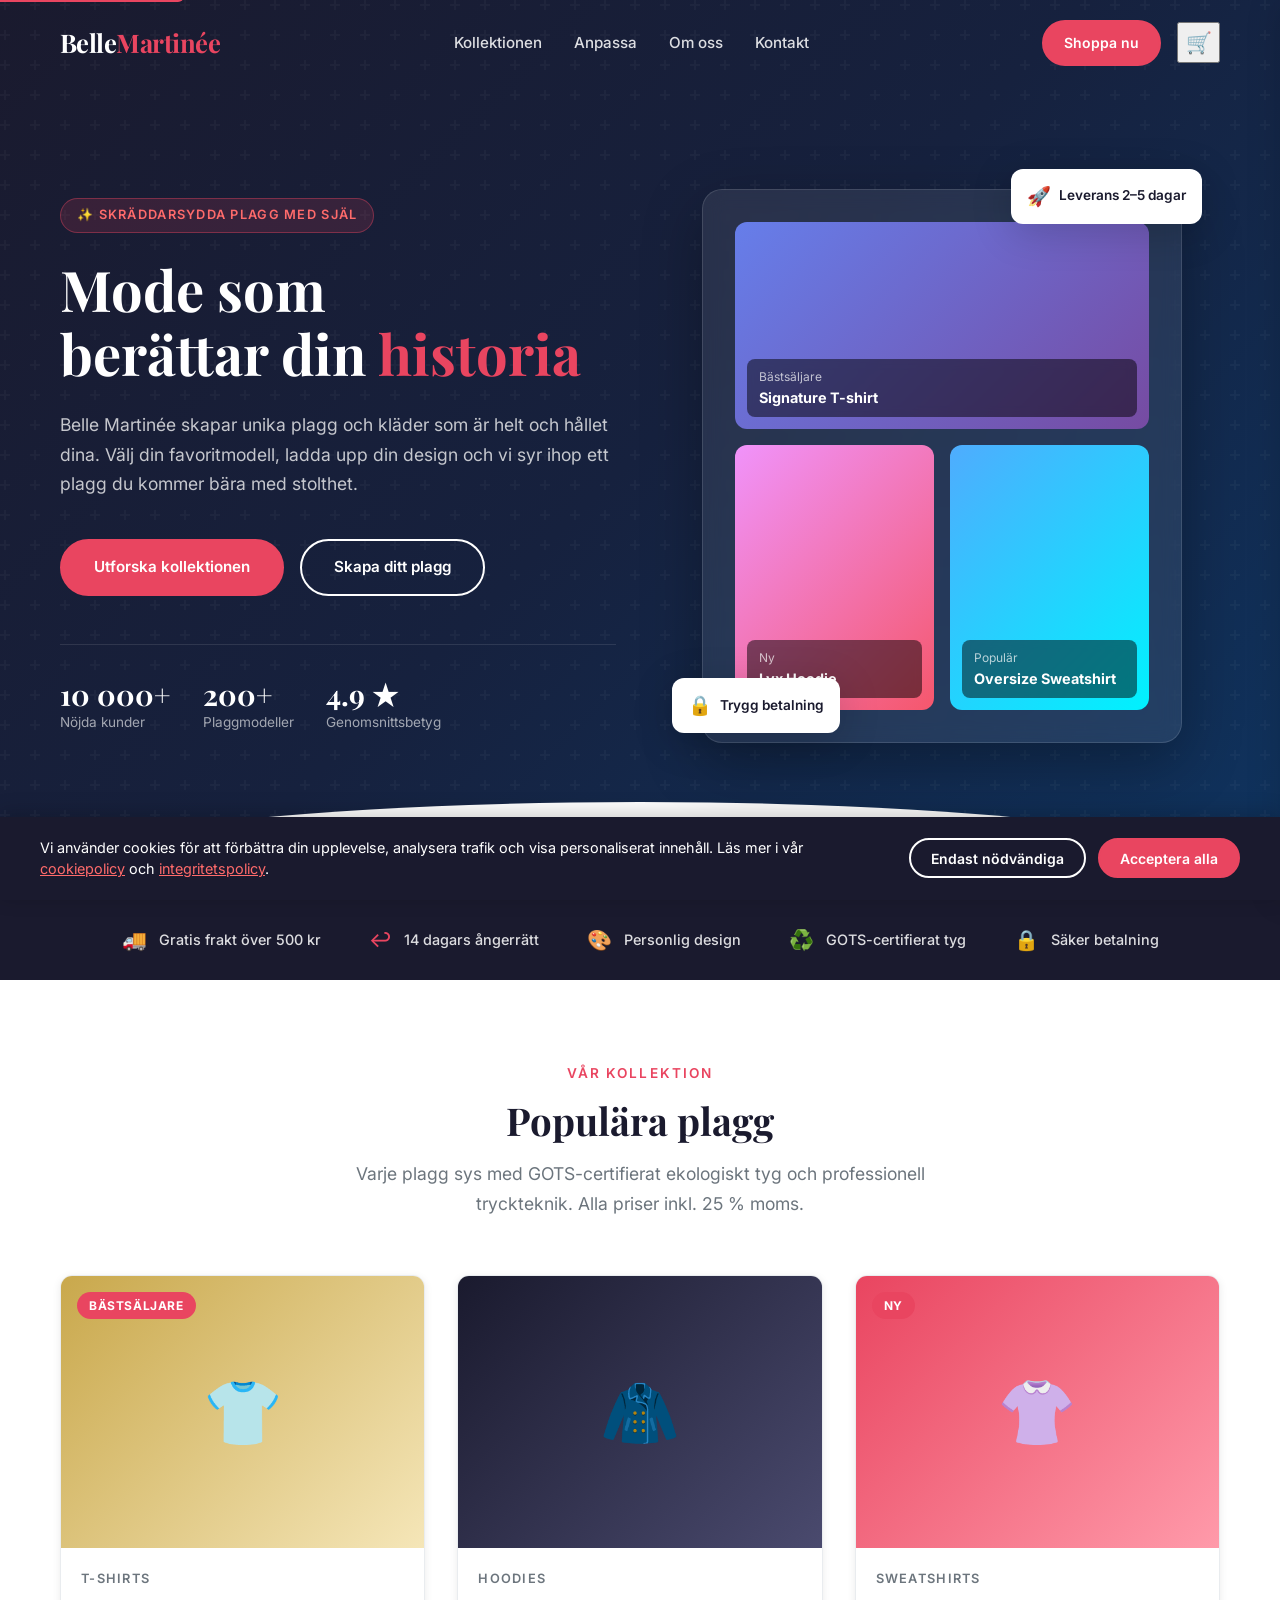
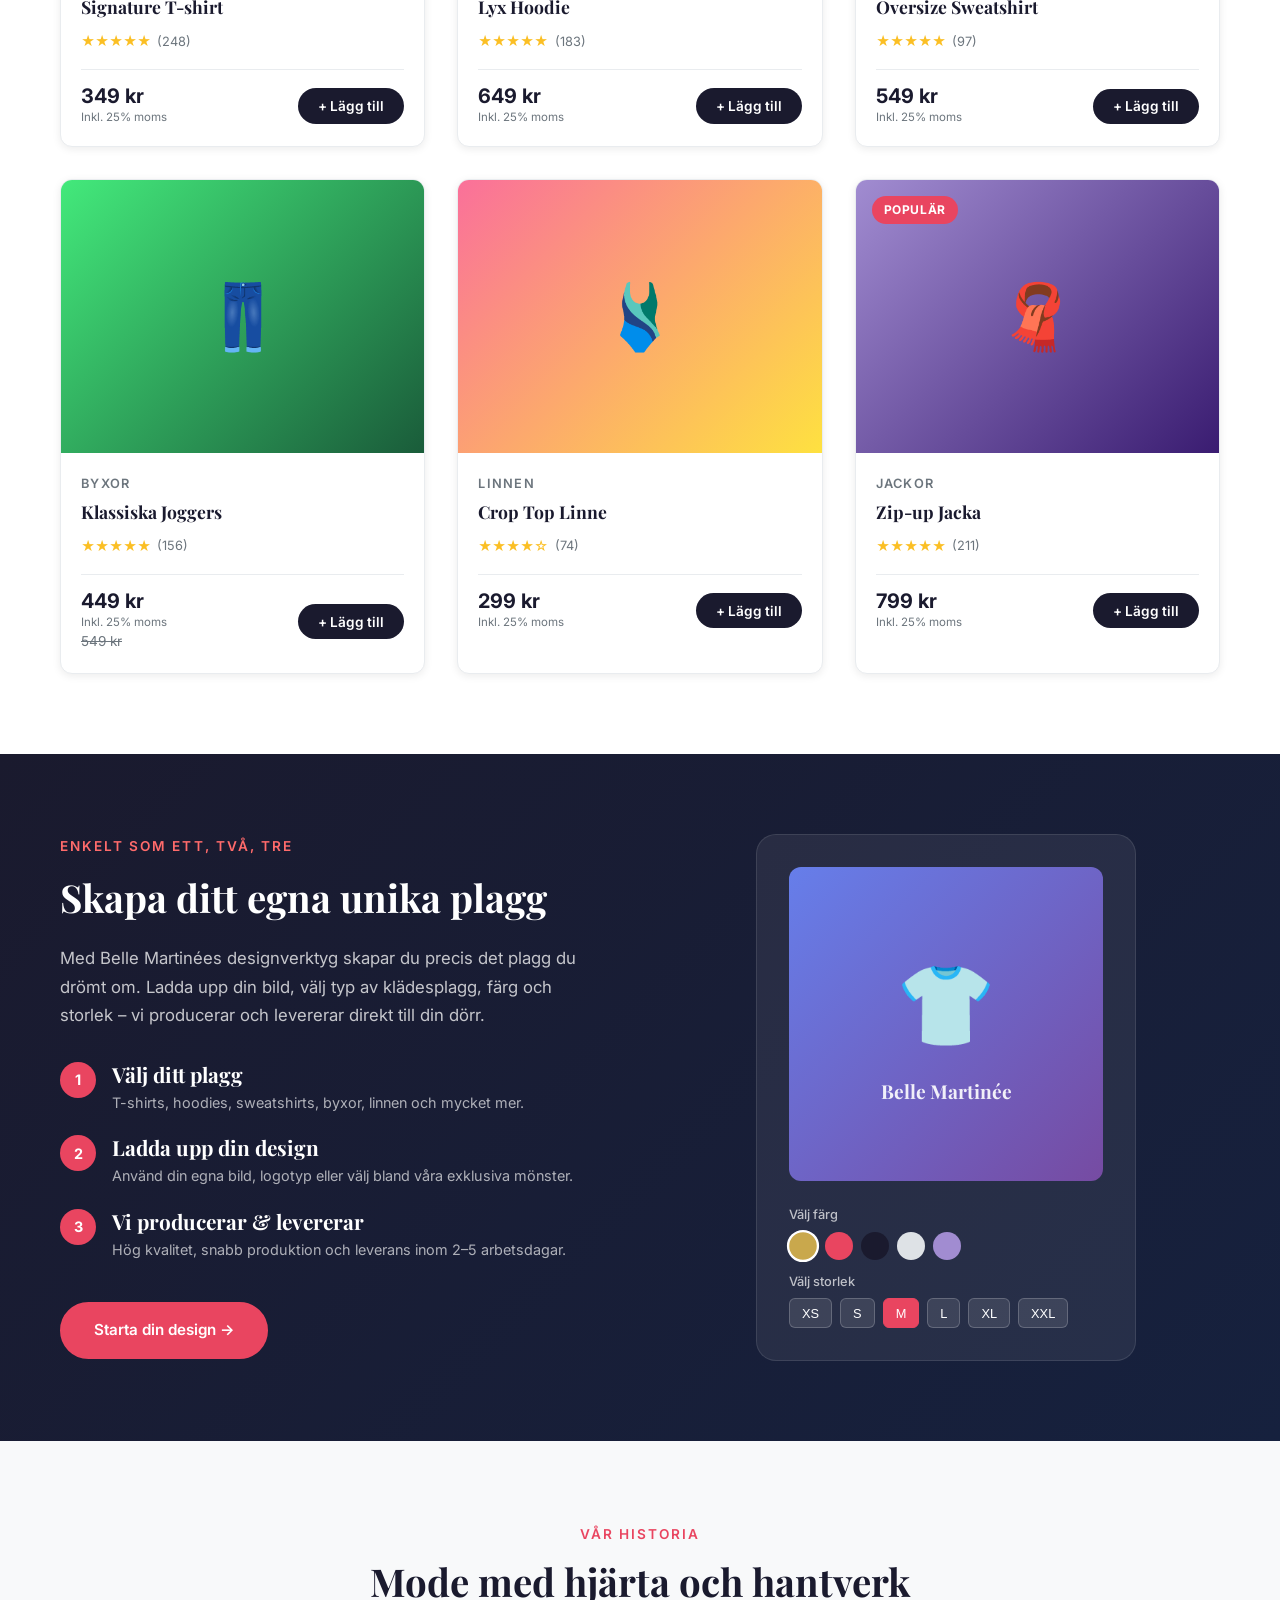
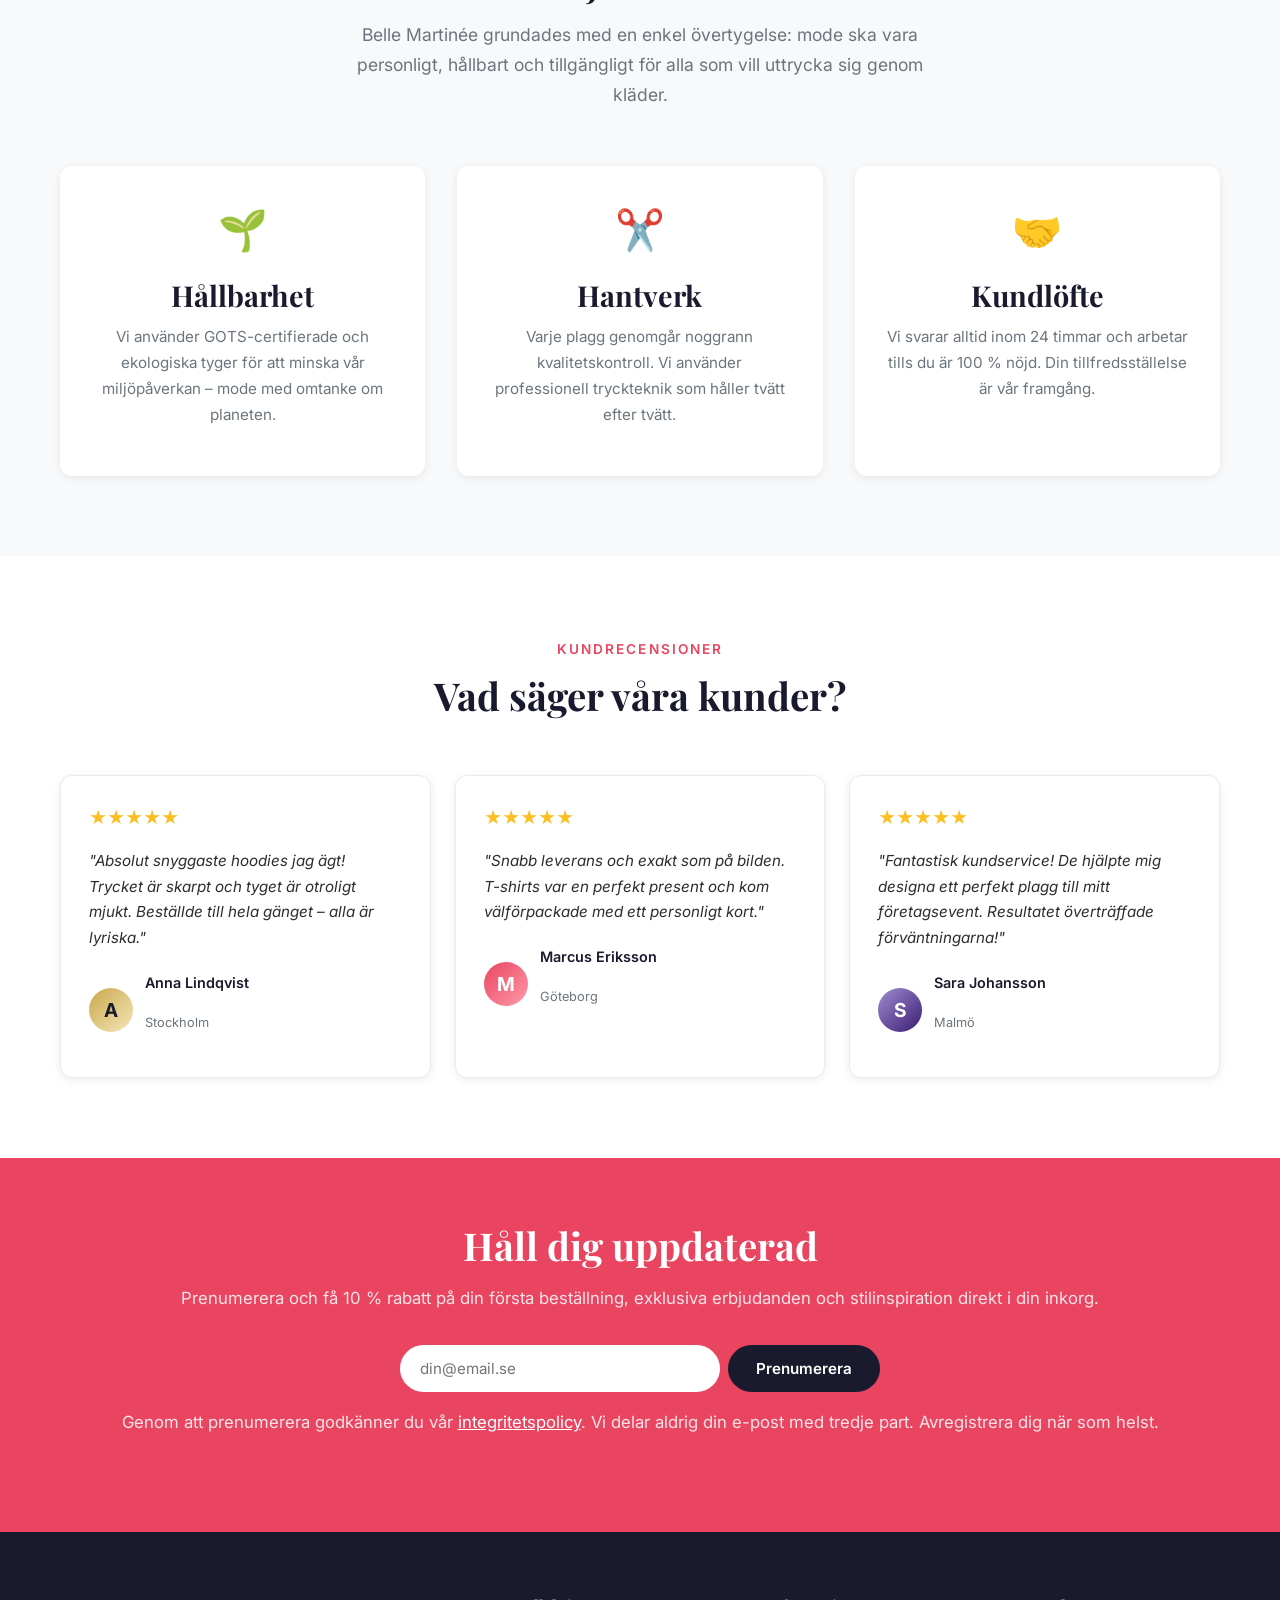
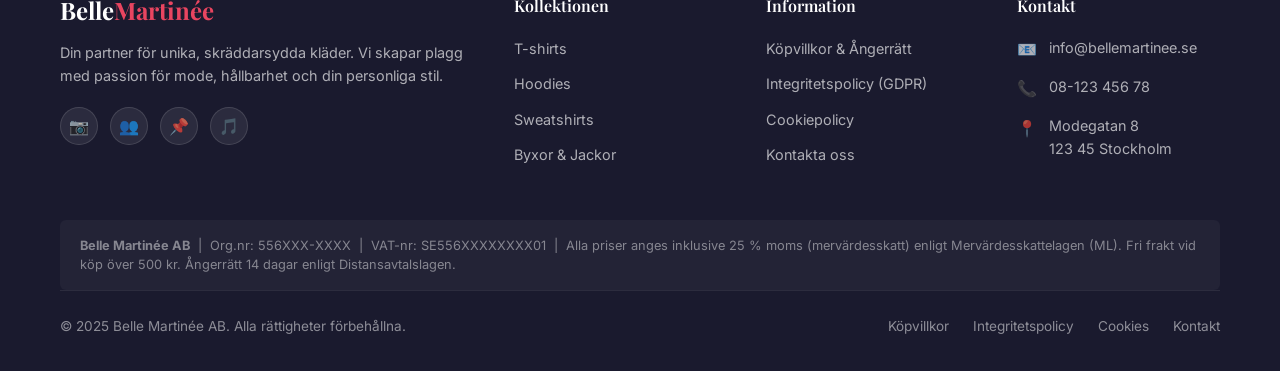
==== index.html @ 05bf8396 "Build professional Belle Martinée clothing website with full Swedish legal compliance Co-authored-by" ====
<!DOCTYPE html>
<html lang="sv">
<head>
  <meta charset="UTF-8" />
  <meta name="viewport" content="width=device-width, initial-scale=1.0" />
  <meta name="description" content="Belle Martinée – Unika plagg och mode med personlig design. Skräddarsydda kläder i hög kvalitet. Snabb leverans, trygg betalning och 14 dagars ångerrätt." />
  <meta name="robots" content="index, follow" />
  <meta property="og:title" content="Belle Martinée – Mode med din personliga touch" />
  <meta property="og:description" content="Unika plagg och kläder med personlig design. Skräddarsydda kläder i hög kvalitet." />
  <meta property="og:type" content="website" />
  <meta name="theme-color" content="#1a1a2e" />

  <title>Belle Martinée – Mode med din personliga touch</title>

  <!-- Fonts -->
  <link rel="preconnect" href="https://fonts.googleapis.com" />
  <link rel="preconnect" href="https://fonts.gstatic.com" crossorigin />
  <link href="https://fonts.googleapis.com/css2?family=Inter:wght@400;500;600;700&family=Playfair+Display:ital,wght@0,400;0,600;0,700;1,400&display=swap" rel="stylesheet" />

  <link rel="stylesheet" href="css/style.css" />
</head>
<body>

  <!-- Skip to main content (accessibility) -->
  <a class="skip-link" href="#main-content">Hoppa till innehållet</a>

  <!-- ============================
       COOKIE BANNER (ePrivacy)
       ============================ -->
  <div id="cookie-banner" role="dialog" aria-label="Cookie-inställningar" aria-live="polite">
    <div class="cookie-banner__inner">
      <p class="cookie-banner__text">
        Vi använder cookies för att förbättra din upplevelse, analysera trafik och visa personaliserat innehåll.
        Läs mer i vår <a href="cookies.html">cookiepolicy</a> och <a href="privacy-policy.html">integritetspolicy</a>.
      </p>
      <div class="cookie-banner__actions">
        <button id="cookie-necessary" class="btn btn--secondary btn--sm">Endast nödvändiga</button>
        <button id="cookie-accept-all" class="btn btn--primary btn--sm">Acceptera alla</button>
      </div>
    </div>
  </div>

  <!-- ============================
       NAVIGATION
       ============================ -->
  <header class="site-header" role="banner">
    <nav class="nav" aria-label="Huvudnavigation">
      <a href="index.html" class="nav__logo" aria-label="Belle Martinée startsida">
        Belle<span>Martinée</span>
      </a>

      <ul class="nav__menu" role="list">
        <li><a href="#kollektionen">Kollektionen</a></li>
        <li><a href="#anpassa">Anpassa</a></li>
        <li><a href="#om-oss">Om oss</a></li>
        <li><a href="contact.html">Kontakt</a></li>
      </ul>

      <div class="nav__actions">
        <a href="#kollektionen" class="btn btn--primary btn--sm">Shoppa nu</a>
        <button class="nav__cart" aria-label="Öppna varukorg">
          🛒
          <span class="nav__cart-count" style="display:none;" aria-label="Antal varor i varukorg">0</span>
        </button>
        <button class="nav__toggle" aria-label="Öppna meny" aria-expanded="false" aria-controls="mobile-nav">
          <span></span><span></span><span></span>
        </button>
      </div>
    </nav>
  </header>

  <!-- Mobile Navigation Overlay -->
  <div id="nav-overlay" class="cart-overlay" aria-hidden="true"></div>
  <nav id="mobile-nav" class="mobile-nav" aria-label="Mobilnavigation" aria-hidden="true">
    <div class="mobile-nav__header">
      <span class="mobile-nav__logo">Belle<span>Martinée</span></span>
      <button id="mobile-nav-close" class="mobile-nav__close" aria-label="Stäng meny">✕</button>
    </div>
    <ul class="mobile-nav__links" role="list">
      <li><a href="#kollektionen">Kollektionen</a></li>
      <li><a href="#anpassa">Anpassa</a></li>
      <li><a href="#om-oss">Om oss</a></li>
      <li><a href="contact.html">Kontakt</a></li>
      <li><a href="privacy-policy.html">Integritetspolicy</a></li>
      <li><a href="terms.html">Köpvillkor</a></li>
    </ul>
  </nav>

  <!-- ============================
       MAIN CONTENT
       ============================ -->
  <main id="main-content">

    <!-- HERO -->
    <section class="hero" aria-label="Välkomstsektionen">
      <div class="hero__inner">
        <div class="hero__content">
          <div class="hero__tag">✨ Skräddarsydda plagg med själ</div>
          <h1 class="hero__title">
            Mode som<br />
            berättar din <span class="highlight">historia</span>
          </h1>
          <p class="hero__description">
            Belle Martinée skapar unika plagg och kläder som är helt och hållet dina.
            Välj din favoritmodell, ladda upp din design och vi syr ihop ett plagg
            du kommer bära med stolthet.
          </p>
          <div class="hero__actions">
            <a href="#kollektionen" class="btn btn--primary">Utforska kollektionen</a>
            <a href="#anpassa" class="btn btn--secondary">Skapa ditt plagg</a>
          </div>
          <div class="hero__stats">
            <div class="hero__stat">
              <h3>10 000+</h3>
              <p>Nöjda kunder</p>
            </div>
            <div class="hero__stat">
              <h3>200+</h3>
              <p>Plaggmodeller</p>
            </div>
            <div class="hero__stat">
              <h3>4.9 ★</h3>
              <p>Genomsnittsbetyg</p>
            </div>
          </div>
        </div>

        <div class="hero__visual" aria-hidden="true">
          <div class="hero__mockup">
            <div class="mockup-card">
              <div class="mockup-card__grid">
                <div class="mockup-item mockup-color-1">
                  <div class="mockup-item__label">
                    <span>Bästsäljare</span>
                    <strong>Signature T-shirt</strong>
                  </div>
                </div>
                <div class="mockup-item mockup-color-2">
                  <div class="mockup-item__label">
                    <span>Ny</span>
                    <strong>Lyx Hoodie</strong>
                  </div>
                </div>
                <div class="mockup-item mockup-color-3">
                  <div class="mockup-item__label">
                    <span>Populär</span>
                    <strong>Oversize Sweatshirt</strong>
                  </div>
                </div>
              </div>
            </div>
            <div class="floating-badge floating-badge--1">
              <span class="floating-badge__icon">🚀</span>
              Leverans 2–5 dagar
            </div>
            <div class="floating-badge floating-badge--2">
              <span class="floating-badge__icon">🔒</span>
              Trygg betalning
            </div>
          </div>
        </div>
      </div>
    </section>

    <!-- USP STRIP -->
    <div class="usp-strip" aria-label="Fördelar">
      <div class="usp-strip__inner">
        <div class="usp-item">
          <span class="usp-item__icon">🚚</span>
          <span>Gratis frakt över 500 kr</span>
        </div>
        <div class="usp-item">
          <span class="usp-item__icon">↩️</span>
          <span>14 dagars ångerrätt</span>
        </div>
        <div class="usp-item">
          <span class="usp-item__icon">🎨</span>
          <span>Personlig design</span>
        </div>
        <div class="usp-item">
          <span class="usp-item__icon">♻️</span>
          <span>GOTS-certifierat tyg</span>
        </div>
        <div class="usp-item">
          <span class="usp-item__icon">🔒</span>
          <span>Säker betalning</span>
        </div>
      </div>
    </div>

    <!-- PRODUCTS / KOLLEKTIONEN -->
    <section class="section" id="kollektionen">
      <div class="container">
        <div class="section__header fade-in">
          <span class="section__tag">Vår kollektion</span>
          <h2 class="section__title">Populära plagg</h2>
          <p class="section__subtitle">
            Varje plagg sys med GOTS-certifierat ekologiskt tyg och professionell tryckteknik.
            Alla priser inkl. 25&nbsp;% moms.
          </p>
        </div>

        <div class="products-grid">

          <!-- Product 1 -->
          <article class="product-card fade-in" aria-label="Signature T-shirt">
            <div class="product-card__image">
              <div class="product-card__img-placeholder" style="background:linear-gradient(135deg,#c9a84c,#f5e6b8)">👕</div>
              <span class="product-card__badge">Bästsäljare</span>
              <button class="product-card__wishlist" aria-label="Spara till önskelista">♡</button>
            </div>
            <div class="product-card__body">
              <p class="product-card__category">T-shirts</p>
              <h3 class="product-card__name">Signature T-shirt</h3>
              <div class="product-card__rating">
                <span class="stars">★★★★★</span>
                <span class="rating-count">(248)</span>
              </div>
              <div class="product-card__footer">
                <div class="product-card__price">
                  <span class="price-current">349 kr</span>
                  <span class="price-vat">Inkl. 25% moms</span>
                </div>
                <button class="btn--add-cart"
                  data-add-cart
                  data-product-id="tshirt-signature"
                  data-product-name="Signature T-shirt"
                  data-product-price="349"
                  data-product-emoji="👕"
                  data-product-variant="Vit, M"
                  aria-label="Lägg Signature T-shirt i varukorgen">
                  + Lägg till
                </button>
              </div>
            </div>
          </article>

          <!-- Product 2 -->
          <article class="product-card fade-in" aria-label="Lyx Hoodie">
            <div class="product-card__image">
              <div class="product-card__img-placeholder" style="background:linear-gradient(135deg,#1a1a2e,#4a4a6e)">🧥</div>
              <button class="product-card__wishlist" aria-label="Spara till önskelista">♡</button>
            </div>
            <div class="product-card__body">
              <p class="product-card__category">Hoodies</p>
              <h3 class="product-card__name">Lyx Hoodie</h3>
              <div class="product-card__rating">
                <span class="stars">★★★★★</span>
                <span class="rating-count">(183)</span>
              </div>
              <div class="product-card__footer">
                <div class="product-card__price">
                  <span class="price-current">649 kr</span>
                  <span class="price-vat">Inkl. 25% moms</span>
                </div>
                <button class="btn--add-cart"
                  data-add-cart
                  data-product-id="hoodie-lyx"
                  data-product-name="Lyx Hoodie"
                  data-product-price="649"
                  data-product-emoji="🧥"
                  data-product-variant="Svart, M">
                  + Lägg till
                </button>
              </div>
            </div>
          </article>

          <!-- Product 3 -->
          <article class="product-card fade-in" aria-label="Oversize Sweatshirt">
            <div class="product-card__image">
              <div class="product-card__img-placeholder" style="background:linear-gradient(135deg,#e94560,#ff9aaa)">👚</div>
              <span class="product-card__badge">Ny</span>
              <button class="product-card__wishlist" aria-label="Spara till önskelista">♡</button>
            </div>
            <div class="product-card__body">
              <p class="product-card__category">Sweatshirts</p>
              <h3 class="product-card__name">Oversize Sweatshirt</h3>
              <div class="product-card__rating">
                <span class="stars">★★★★★</span>
                <span class="rating-count">(97)</span>
              </div>
              <div class="product-card__footer">
                <div class="product-card__price">
                  <span class="price-current">549 kr</span>
                  <span class="price-vat">Inkl. 25% moms</span>
                </div>
                <button class="btn--add-cart"
                  data-add-cart
                  data-product-id="sweatshirt-oversize"
                  data-product-name="Oversize Sweatshirt"
                  data-product-price="549"
                  data-product-emoji="👚"
                  data-product-variant="Rosa, M">
                  + Lägg till
                </button>
              </div>
            </div>
          </article>

          <!-- Product 4 -->
          <article class="product-card fade-in" aria-label="Klassiska Joggers">
            <div class="product-card__image">
              <div class="product-card__img-placeholder" style="background:linear-gradient(135deg,#43e97b,#1a5c3a)">👖</div>
              <button class="product-card__wishlist" aria-label="Spara till önskelista">♡</button>
            </div>
            <div class="product-card__body">
              <p class="product-card__category">Byxor</p>
              <h3 class="product-card__name">Klassiska Joggers</h3>
              <div class="product-card__rating">
                <span class="stars">★★★★★</span>
                <span class="rating-count">(156)</span>
              </div>
              <div class="product-card__footer">
                <div class="product-card__price">
                  <span class="price-current">449 kr</span>
                  <span class="price-vat">Inkl. 25% moms</span>
                  <span class="price-old">549 kr</span>
                </div>
                <button class="btn--add-cart"
                  data-add-cart
                  data-product-id="joggers-classic"
                  data-product-name="Klassiska Joggers"
                  data-product-price="449"
                  data-product-emoji="👖"
                  data-product-variant="Grå, M">
                  + Lägg till
                </button>
              </div>
            </div>
          </article>

          <!-- Product 5 -->
          <article class="product-card fade-in" aria-label="Crop Top Linne">
            <div class="product-card__image">
              <div class="product-card__img-placeholder" style="background:linear-gradient(135deg,#fa709a,#fee140)">🩱</div>
              <button class="product-card__wishlist" aria-label="Spara till önskelista">♡</button>
            </div>
            <div class="product-card__body">
              <p class="product-card__category">Linnen</p>
              <h3 class="product-card__name">Crop Top Linne</h3>
              <div class="product-card__rating">
                <span class="stars">★★★★☆</span>
                <span class="rating-count">(74)</span>
              </div>
              <div class="product-card__footer">
                <div class="product-card__price">
                  <span class="price-current">299 kr</span>
                  <span class="price-vat">Inkl. 25% moms</span>
                </div>
                <button class="btn--add-cart"
                  data-add-cart
                  data-product-id="croptop-linne"
                  data-product-name="Crop Top Linne"
                  data-product-price="299"
                  data-product-emoji="🩱"
                  data-product-variant="Vit, S">
                  + Lägg till
                </button>
              </div>
            </div>
          </article>

          <!-- Product 6 -->
          <article class="product-card fade-in" aria-label="Zip-up Jacka">
            <div class="product-card__image">
              <div class="product-card__img-placeholder" style="background:linear-gradient(135deg,#a18cd1,#3a1c71)">🧣</div>
              <span class="product-card__badge">Populär</span>
              <button class="product-card__wishlist" aria-label="Spara till önskelista">♡</button>
            </div>
            <div class="product-card__body">
              <p class="product-card__category">Jackor</p>
              <h3 class="product-card__name">Zip-up Jacka</h3>
              <div class="product-card__rating">
                <span class="stars">★★★★★</span>
                <span class="rating-count">(211)</span>
              </div>
              <div class="product-card__footer">
                <div class="product-card__price">
                  <span class="price-current">799 kr</span>
                  <span class="price-vat">Inkl. 25% moms</span>
                </div>
                <button class="btn--add-cart"
                  data-add-cart
                  data-product-id="jacket-zipup"
                  data-product-name="Zip-up Jacka"
                  data-product-price="799"
                  data-product-emoji="🧣"
                  data-product-variant="Lila, M">
                  + Lägg till
                </button>
              </div>
            </div>
          </article>

        </div><!-- .products-grid -->
      </div>
    </section>

    <!-- CUSTOMIZE SECTION -->
    <section class="customize section" id="anpassa" aria-labelledby="customize-heading">
      <div class="container">
        <div class="customize__inner">
          <div class="customize__text-content fade-in">
            <span class="customize__tag">Enkelt som ett, två, tre</span>
            <h2 id="customize-heading" class="customize__title">Skapa ditt egna unika plagg</h2>
            <p class="customize__text">
              Med Belle Martinées designverktyg skapar du precis det plagg du drömt om.
              Ladda upp din bild, välj typ av klädesplagg, färg och storlek –
              vi producerar och levererar direkt till din dörr.
            </p>
            <div class="customize__steps">
              <div class="step">
                <div class="step__num">1</div>
                <div class="step__content">
                  <h4>Välj ditt plagg</h4>
                  <p>T-shirts, hoodies, sweatshirts, byxor, linnen och mycket mer.</p>
                </div>
              </div>
              <div class="step">
                <div class="step__num">2</div>
                <div class="step__content">
                  <h4>Ladda upp din design</h4>
                  <p>Använd din egna bild, logotyp eller välj bland våra exklusiva mönster.</p>
                </div>
              </div>
              <div class="step">
                <div class="step__num">3</div>
                <div class="step__content">
                  <h4>Vi producerar &amp; levererar</h4>
                  <p>Hög kvalitet, snabb produktion och leverans inom 2–5 arbetsdagar.</p>
                </div>
              </div>
            </div>
            <a href="contact.html" class="btn btn--primary">Starta din design →</a>
          </div>

          <div class="customize__visual fade-in">
            <div class="customize__demo">
              <div class="demo-product">
                <span class="demo-product__icon">👕</span>
                <span class="demo-product__text">Belle Martinée</span>
              </div>
              <div class="demo-controls">
                <div class="demo-control">
                  <label>Välj färg</label>
                  <div class="demo-colors">
                    <button class="color-dot active" data-color="linear-gradient(135deg,#c9a84c,#f5e6b8)" style="background:#c9a84c" aria-label="Guld"></button>
                    <button class="color-dot" data-color="linear-gradient(135deg,#e94560,#ff9aaa)" style="background:#e94560" aria-label="Rosa/röd"></button>
                    <button class="color-dot" data-color="linear-gradient(135deg,#1a1a2e,#4a4a6e)" style="background:#1a1a2e" aria-label="Mörkblå"></button>
                    <button class="color-dot" data-color="linear-gradient(135deg,#f8f9fa,#dee2e6)" style="background:#dee2e6" aria-label="Vit/ljusgrå"></button>
                    <button class="color-dot" data-color="linear-gradient(135deg,#a18cd1,#3a1c71)" style="background:#a18cd1" aria-label="Lila"></button>
                  </div>
                </div>
                <div class="demo-control">
                  <label>Välj storlek</label>
                  <div class="demo-sizes">
                    <button class="size-btn">XS</button>
                    <button class="size-btn">S</button>
                    <button class="size-btn active">M</button>
                    <button class="size-btn">L</button>
                    <button class="size-btn">XL</button>
                    <button class="size-btn">XXL</button>
                  </div>
                </div>
              </div>
            </div>
          </div>
        </div>
      </div>
    </section>

    <!-- ABOUT / OM OSS -->
    <section class="section section--alt" id="om-oss" aria-labelledby="about-heading">
      <div class="container">
        <div class="section__header fade-in">
          <span class="section__tag">Vår historia</span>
          <h2 id="about-heading" class="section__title">Mode med hjärta och hantverk</h2>
          <p class="section__subtitle">
            Belle Martinée grundades med en enkel övertygelse: mode ska vara personligt,
            hållbart och tillgängligt för alla som vill uttrycka sig genom kläder.
          </p>
        </div>
        <div style="display:grid;grid-template-columns:repeat(auto-fill,minmax(280px,1fr));gap:2rem;margin-top:2rem;">
          <div class="fade-in" style="text-align:center;padding:2rem;background:white;border-radius:var(--radius);box-shadow:var(--shadow-sm);">
            <div style="font-size:2.5rem;margin-bottom:1rem;">🌱</div>
            <h3 style="color:var(--color-primary);margin-bottom:0.75rem;">Hållbarhet</h3>
            <p style="color:var(--color-gray);font-size:0.95rem;">Vi använder GOTS-certifierade och ekologiska tyger för att minska vår miljöpåverkan – mode med omtanke om planeten.</p>
          </div>
          <div class="fade-in" style="text-align:center;padding:2rem;background:white;border-radius:var(--radius);box-shadow:var(--shadow-sm);">
            <div style="font-size:2.5rem;margin-bottom:1rem;">✂️</div>
            <h3 style="color:var(--color-primary);margin-bottom:0.75rem;">Hantverk</h3>
            <p style="color:var(--color-gray);font-size:0.95rem;">Varje plagg genomgår noggrann kvalitetskontroll. Vi använder professionell tryckteknik som håller tvätt efter tvätt.</p>
          </div>
          <div class="fade-in" style="text-align:center;padding:2rem;background:white;border-radius:var(--radius);box-shadow:var(--shadow-sm);">
            <div style="font-size:2.5rem;margin-bottom:1rem;">🤝</div>
            <h3 style="color:var(--color-primary);margin-bottom:0.75rem;">Kundlöfte</h3>
            <p style="color:var(--color-gray);font-size:0.95rem;">Vi svarar alltid inom 24 timmar och arbetar tills du är 100&nbsp;% nöjd. Din tillfredsställelse är vår framgång.</p>
          </div>
        </div>
      </div>
    </section>

    <!-- TESTIMONIALS -->
    <section class="section" aria-labelledby="testimonials-heading">
      <div class="container">
        <div class="section__header fade-in">
          <span class="section__tag">Kundrecensioner</span>
          <h2 id="testimonials-heading" class="section__title">Vad säger våra kunder?</h2>
        </div>
        <div class="testimonials__grid">
          <div class="testimonial-card fade-in">
            <div class="testimonial-card__stars">★★★★★</div>
            <p class="testimonial-card__text">"Absolut snyggaste hoodies jag ägt! Trycket är skarpt och tyget är otroligt mjukt. Beställde till hela gänget – alla är lyriska."</p>
            <div class="testimonial-card__author">
              <div class="author-avatar" style="background:linear-gradient(135deg,#c9a84c,#f5e6b8);color:#1a1a2e">A</div>
              <div>
                <p class="author-name">Anna Lindqvist</p>
                <p class="author-location">Stockholm</p>
              </div>
            </div>
          </div>
          <div class="testimonial-card fade-in">
            <div class="testimonial-card__stars">★★★★★</div>
            <p class="testimonial-card__text">"Snabb leverans och exakt som på bilden. T-shirts var en perfekt present och kom välförpackade med ett personligt kort."</p>
            <div class="testimonial-card__author">
              <div class="author-avatar" style="background:linear-gradient(135deg,#e94560,#ff9aaa)">M</div>
              <div>
                <p class="author-name">Marcus Eriksson</p>
                <p class="author-location">Göteborg</p>
              </div>
            </div>
          </div>
          <div class="testimonial-card fade-in">
            <div class="testimonial-card__stars">★★★★★</div>
            <p class="testimonial-card__text">"Fantastisk kundservice! De hjälpte mig designa ett perfekt plagg till mitt företagsevent. Resultatet överträffade förväntningarna!"</p>
            <div class="testimonial-card__author">
              <div class="author-avatar" style="background:linear-gradient(135deg,#a18cd1,#3a1c71)">S</div>
              <div>
                <p class="author-name">Sara Johansson</p>
                <p class="author-location">Malmö</p>
              </div>
            </div>
          </div>
        </div>
      </div>
    </section>

    <!-- NEWSLETTER -->
    <section class="newsletter" aria-labelledby="newsletter-heading">
      <div class="container">
        <h2 id="newsletter-heading">Håll dig uppdaterad</h2>
        <p>Prenumerera och få 10&nbsp;% rabatt på din första beställning, exklusiva erbjudanden och stilinspiration direkt i din inkorg.</p>
        <form id="newsletter-form" class="newsletter__form" novalidate aria-label="Nyhetsbrev-formulär">
          <label for="newsletter-email" class="sr-only">E-postadress</label>
          <input
            type="email"
            id="newsletter-email"
            class="newsletter__input"
            placeholder="din@email.se"
            required
            autocomplete="email"
            aria-label="Din e-postadress"
          />
          <button type="submit" class="newsletter__submit">Prenumerera</button>
        </form>
        <p class="newsletter__disclaimer">
          Genom att prenumerera godkänner du vår <a href="privacy-policy.html">integritetspolicy</a>.
          Vi delar aldrig din e-post med tredje part. Avregistrera dig när som helst.
        </p>
      </div>
    </section>

  </main>

  <!-- ============================
       FOOTER
       ============================ -->
  <footer class="site-footer" role="contentinfo">
    <div class="container">
      <div class="footer__grid">

        <div class="footer__brand">
          <h3>Belle<span>Martinée</span></h3>
          <p>Din partner för unika, skräddarsydda kläder. Vi skapar plagg med passion för mode, hållbarhet och din personliga stil.</p>
          <div class="footer__social">
            <a href="#" class="social-link" aria-label="Instagram">📷</a>
            <a href="#" class="social-link" aria-label="Facebook">👥</a>
            <a href="#" class="social-link" aria-label="Pinterest">📌</a>
            <a href="#" class="social-link" aria-label="TikTok">🎵</a>
          </div>
        </div>

        <div class="footer__col">
          <h4>Kollektionen</h4>
          <ul class="footer__links">
            <li><a href="#kollektionen">T-shirts</a></li>
            <li><a href="#kollektionen">Hoodies</a></li>
            <li><a href="#kollektionen">Sweatshirts</a></li>
            <li><a href="#kollektionen">Byxor &amp; Jackor</a></li>
          </ul>
        </div>

        <div class="footer__col">
          <h4>Information</h4>
          <ul class="footer__links">
            <li><a href="terms.html">Köpvillkor &amp; Ångerrätt</a></li>
            <li><a href="privacy-policy.html">Integritetspolicy (GDPR)</a></li>
            <li><a href="cookies.html">Cookiepolicy</a></li>
            <li><a href="contact.html">Kontakta oss</a></li>
          </ul>
        </div>

        <div class="footer__col">
          <h4>Kontakt</h4>
          <div class="footer__contact-item">
            <span class="icon">📧</span>
            <span>info@bellemartinee.se</span>
          </div>
          <div class="footer__contact-item">
            <span class="icon">📞</span>
            <span>08-123 456 78</span>
          </div>
          <div class="footer__contact-item">
            <span class="icon">📍</span>
            <span>Modegatan 8<br />123 45 Stockholm</span>
          </div>
        </div>

      </div>

      <div class="footer__legal-info" role="note" aria-label="Företagsinformation">
        <strong>Belle Martinée AB</strong> &nbsp;|&nbsp;
        Org.nr: 556XXX-XXXX &nbsp;|&nbsp;
        VAT-nr: SE556XXXXXXXX01 &nbsp;|&nbsp;
        Alla priser anges inklusive 25&nbsp;% moms (mervärdesskatt) enligt Mervärdesskattelagen (ML).
        Fri frakt vid köp över 500&nbsp;kr. Ångerrätt 14 dagar enligt Distansavtalslagen.
      </div>

      <hr class="footer__divider" />

      <div class="footer__bottom">
        <p>© 2025 Belle Martinée AB. Alla rättigheter förbehållna.</p>
        <nav class="footer__bottom-links" aria-label="Juridiska länkar">
          <a href="terms.html">Köpvillkor</a>
          <a href="privacy-policy.html">Integritetspolicy</a>
          <a href="cookies.html">Cookies</a>
          <a href="contact.html">Kontakt</a>
        </nav>
      </div>
    </div>
  </footer>

  <!-- ============================
       CART SIDEBAR
       ============================ -->
  <div id="cart-overlay" class="cart-overlay" aria-hidden="true"></div>
  <aside id="cart-sidebar" class="cart-sidebar" aria-label="Varukorg" aria-hidden="true">
    <div class="cart-sidebar__header">
      <h3>Din varukorg</h3>
      <button id="cart-close" class="cart-close" aria-label="Stäng varukorg">✕</button>
    </div>
    <div class="cart-sidebar__body">
      <div class="cart-empty">
        <span class="cart-empty-icon">🛍️</span>
        <p>Din varukorg är tom</p>
      </div>
    </div>
    <div class="cart-sidebar__footer">
      <div class="cart-total">
        <span>Totalt (inkl. moms)</span>
        <span>0 kr</span>
      </div>
      <p class="cart-vat-note">Inkl. 25% moms. Frakt beräknas i kassan.</p>
      <p class="cart-withdrawal-note">
        ℹ️ Du har 14 dagars ångerrätt enligt Distansavtalslagen.
        Läs mer i våra <a href="terms.html" style="color:var(--color-accent)">köpvillkor</a>.
      </p>
      <a href="contact.html" class="btn btn--primary" style="width:100%;justify-content:center;">Gå till kassan →</a>
    </div>
  </aside>

  <!-- Toast notification -->
  <div id="toast" role="alert" aria-live="assertive">
    <span class="toast-icon">✅</span>
    <span class="toast-message"></span>
  </div>

  <style>.sr-only{position:absolute;width:1px;height:1px;padding:0;margin:-1px;overflow:hidden;clip:rect(0,0,0,0);white-space:nowrap;border:0}</style>
  <script src="js/main.js"></script>
</body>
</html>
---- css/style.css ----
/* ===========================
   RESET & BASE
   =========================== */
*, *::before, *::after {
  box-sizing: border-box;
  margin: 0;
  padding: 0;
}

:root {
  --color-primary: #1a1a2e;
  --color-secondary: #16213e;
  --color-accent: #e94560;
  --color-accent-light: #ff6b6b;
  --color-gold: #c9a84c;
  --color-light: #f8f9fa;
  --color-white: #ffffff;
  --color-gray: #6c757d;
  --color-gray-light: #e9ecef;
  --color-text: #2d2d2d;
  --font-heading: 'Playfair Display', Georgia, serif;
  --font-body: 'Inter', -apple-system, BlinkMacSystemFont, 'Segoe UI', sans-serif;
  --shadow-sm: 0 2px 8px rgba(0,0,0,0.08);
  --shadow-md: 0 4px 20px rgba(0,0,0,0.12);
  --shadow-lg: 0 8px 40px rgba(0,0,0,0.18);
  --radius: 12px;
  --radius-sm: 6px;
  --transition: all 0.3s ease;
  --max-width: 1200px;
}

html {
  scroll-behavior: smooth;
  font-size: 16px;
}

body {
  font-family: var(--font-body);
  color: var(--color-text);
  background-color: var(--color-white);
  line-height: 1.6;
  overflow-x: hidden;
}

img {
  max-width: 100%;
  height: auto;
  display: block;
}

a {
  color: inherit;
  text-decoration: none;
  transition: var(--transition);
}

ul {
  list-style: none;
}

/* ===========================
   TYPOGRAPHY
   =========================== */
h1, h2, h3, h4, h5, h6 {
  font-family: var(--font-heading);
  line-height: 1.2;
  font-weight: 700;
}

h1 { font-size: clamp(2rem, 5vw, 3.5rem); }
h2 { font-size: clamp(1.5rem, 3vw, 2.5rem); }
h3 { font-size: clamp(1.2rem, 2.5vw, 1.8rem); }
h4 { font-size: clamp(1rem, 2vw, 1.3rem); }

p {
  margin-bottom: 1rem;
  line-height: 1.7;
}

/* ===========================
   LAYOUT UTILITIES
   =========================== */
.container {
  max-width: var(--max-width);
  margin: 0 auto;
  padding: 0 1.25rem;
}

.section {
  padding: 5rem 0;
}

.section--alt {
  background-color: var(--color-light);
}

.section__header {
  text-align: center;
  margin-bottom: 3.5rem;
}

.section__tag {
  display: inline-block;
  color: var(--color-accent);
  font-size: 0.85rem;
  font-weight: 600;
  text-transform: uppercase;
  letter-spacing: 0.15em;
  margin-bottom: 0.75rem;
}

.section__title {
  color: var(--color-primary);
  margin-bottom: 1rem;
}

.section__subtitle {
  color: var(--color-gray);
  font-size: 1.1rem;
  max-width: 600px;
  margin: 0 auto;
}

/* ===========================
   BUTTONS
   =========================== */
.btn {
  display: inline-flex;
  align-items: center;
  gap: 0.5rem;
  padding: 0.875rem 2rem;
  border-radius: 50px;
  font-family: var(--font-body);
  font-size: 0.95rem;
  font-weight: 600;
  cursor: pointer;
  border: 2px solid transparent;
  transition: var(--transition);
  text-decoration: none;
  white-space: nowrap;
}

.btn--primary {
  background-color: var(--color-accent);
  color: var(--color-white);
  border-color: var(--color-accent);
}

.btn--primary:hover {
  background-color: transparent;
  color: var(--color-accent);
  transform: translateY(-2px);
  box-shadow: 0 8px 25px rgba(233,69,96,0.35);
}

.btn--secondary {
  background-color: transparent;
  color: var(--color-white);
  border-color: var(--color-white);
}

.btn--secondary:hover {
  background-color: var(--color-white);
  color: var(--color-primary);
  transform: translateY(-2px);
}

.btn--outline {
  background-color: transparent;
  color: var(--color-accent);
  border-color: var(--color-accent);
}

.btn--outline:hover {
  background-color: var(--color-accent);
  color: var(--color-white);
}

.btn--dark {
  background-color: var(--color-primary);
  color: var(--color-white);
  border-color: var(--color-primary);
}

.btn--dark:hover {
  background-color: transparent;
  color: var(--color-primary);
}

.btn--sm {
  padding: 0.6rem 1.25rem;
  font-size: 0.875rem;
}

/* ===========================
   COOKIE BANNER
   =========================== */
#cookie-banner {
  position: fixed;
  bottom: 0;
  left: 0;
  right: 0;
  background: var(--color-primary);
  color: var(--color-white);
  padding: 1.25rem 1.5rem;
  z-index: 9999;
  box-shadow: 0 -4px 20px rgba(0,0,0,0.2);
  display: none;
}

#cookie-banner.show {
  display: block;
}

.cookie-banner__inner {
  max-width: var(--max-width);
  margin: 0 auto;
  display: flex;
  align-items: center;
  gap: 1.5rem;
  flex-wrap: wrap;
}

.cookie-banner__text {
  flex: 1;
  min-width: 250px;
  font-size: 0.9rem;
  line-height: 1.5;
  margin: 0;
}

.cookie-banner__text a {
  color: var(--color-accent-light);
  text-decoration: underline;
}

.cookie-banner__actions {
  display: flex;
  gap: 0.75rem;
  flex-wrap: wrap;
  flex-shrink: 0;
}

.cookie-banner__actions .btn {
  padding: 0.6rem 1.25rem;
  font-size: 0.875rem;
}

/* ===========================
   HEADER / NAVIGATION
   =========================== */
.site-header {
  position: fixed;
  top: 0;
  left: 0;
  right: 0;
  z-index: 1000;
  background: transparent;
  transition: var(--transition);
}

.site-header.scrolled {
  background: rgba(26, 26, 46, 0.97);
  backdrop-filter: blur(10px);
  box-shadow: 0 2px 20px rgba(0,0,0,0.15);
}

.nav {
  display: flex;
  align-items: center;
  justify-content: space-between;
  padding: 1.25rem 1.25rem;
  max-width: var(--max-width);
  margin: 0 auto;
}

.nav__logo {
  font-family: var(--font-heading);
  font-size: 1.6rem;
  font-weight: 700;
  color: var(--color-white);
  letter-spacing: -0.02em;
}

.nav__logo span {
  color: var(--color-accent);
}

.nav__menu {
  display: flex;
  align-items: center;
  gap: 2rem;
}

.nav__menu a {
  color: rgba(255,255,255,0.85);
  font-size: 0.95rem;
  font-weight: 500;
  position: relative;
}

.nav__menu a::after {
  content: '';
  position: absolute;
  bottom: -3px;
  left: 0;
  right: 0;
  height: 2px;
  background: var(--color-accent);
  transform: scaleX(0);
  transition: transform 0.3s ease;
}

.nav__menu a:hover {
  color: var(--color-white);
}

.nav__menu a:hover::after {
  transform: scaleX(1);
}

.nav__actions {
  display: flex;
  align-items: center;
  gap: 1rem;
}

.nav__cart {
  position: relative;
  color: var(--color-white);
  font-size: 1.3rem;
  cursor: pointer;
  padding: 0.4rem;
}

.nav__cart-count {
  position: absolute;
  top: -4px;
  right: -6px;
  background: var(--color-accent);
  color: white;
  border-radius: 50%;
  width: 18px;
  height: 18px;
  font-size: 0.65rem;
  display: flex;
  align-items: center;
  justify-content: center;
  font-weight: 700;
}

.nav__toggle {
  display: none;
  background: none;
  border: none;
  cursor: pointer;
  padding: 0.4rem;
  flex-direction: column;
  gap: 5px;
}

.nav__toggle span {
  display: block;
  width: 24px;
  height: 2px;
  background: var(--color-white);
  transition: var(--transition);
}

/* ===========================
   HERO
   =========================== */
.hero {
  min-height: 100vh;
  background: linear-gradient(135deg, var(--color-primary) 0%, var(--color-secondary) 50%, #0f3460 100%);
  display: flex;
  align-items: center;
  position: relative;
  overflow: hidden;
  padding: 6rem 0 4rem;
}

.hero::before {
  content: '';
  position: absolute;
  inset: 0;
  background: url("data:image/svg+xml,%3Csvg width='60' height='60' viewBox='0 0 60 60' xmlns='http://www.w3.org/2000/svg'%3E%3Cg fill='none' fill-rule='evenodd'%3E%3Cg fill='%23ffffff' fill-opacity='0.03'%3E%3Cpath d='M36 34v-4h-2v4h-4v2h4v4h2v-4h4v-2h-4zm0-30V0h-2v4h-4v2h4v4h2V6h4V4h-4zM6 34v-4H4v4H0v2h4v4h2v-4h4v-2H6zM6 4V0H4v4H0v2h4v4h2V6h4V4H6z'/%3E%3C/g%3E%3C/g%3E%3C/svg%3E");
}

.hero::after {
  content: '';
  position: absolute;
  bottom: -2px;
  left: 0;
  right: 0;
  height: 100px;
  background: white;
  clip-path: ellipse(55% 100% at 50% 100%);
}

.hero__inner {
  position: relative;
  z-index: 1;
  display: grid;
  grid-template-columns: 1fr 1fr;
  gap: 3rem;
  align-items: center;
  max-width: var(--max-width);
  margin: 0 auto;
  padding: 0 1.25rem;
}

.hero__tag {
  display: inline-flex;
  align-items: center;
  gap: 0.5rem;
  background: rgba(233,69,96,0.15);
  border: 1px solid rgba(233,69,96,0.4);
  color: var(--color-accent-light);
  font-size: 0.8rem;
  font-weight: 600;
  text-transform: uppercase;
  letter-spacing: 0.1em;
  padding: 0.4rem 1rem;
  border-radius: 50px;
  margin-bottom: 1.5rem;
}

.hero__title {
  color: var(--color-white);
  margin-bottom: 1.5rem;
  line-height: 1.15;
}

.hero__title .highlight {
  color: var(--color-accent);
  position: relative;
}

.hero__description {
  color: rgba(255,255,255,0.75);
  font-size: 1.1rem;
  margin-bottom: 2.5rem;
  line-height: 1.7;
}

.hero__actions {
  display: flex;
  gap: 1rem;
  flex-wrap: wrap;
  align-items: center;
}

.hero__stats {
  display: flex;
  gap: 2rem;
  margin-top: 3rem;
  padding-top: 2rem;
  border-top: 1px solid rgba(255,255,255,0.1);
}

.hero__stat h3 {
  color: var(--color-white);
  font-size: 1.8rem;
}

.hero__stat p {
  color: rgba(255,255,255,0.6);
  font-size: 0.85rem;
  margin: 0;
}

.hero__visual {
  display: flex;
  justify-content: center;
  align-items: center;
  position: relative;
}

.hero__mockup {
  width: 100%;
  max-width: 480px;
  position: relative;
}

.mockup-card {
  background: rgba(255,255,255,0.08);
  border: 1px solid rgba(255,255,255,0.12);
  border-radius: 20px;
  padding: 2rem;
  backdrop-filter: blur(10px);
  box-shadow: 0 20px 60px rgba(0,0,0,0.3);
}

.mockup-card__grid {
  display: grid;
  grid-template-columns: 1fr 1fr;
  gap: 1rem;
}

.mockup-item {
  border-radius: 12px;
  overflow: hidden;
  aspect-ratio: 3/4;
  position: relative;
}

.mockup-item:first-child {
  grid-column: 1 / -1;
  aspect-ratio: 2/1;
}

.mockup-color-1 { background: linear-gradient(135deg, #667eea 0%, #764ba2 100%); }
.mockup-color-2 { background: linear-gradient(135deg, #f093fb 0%, #f5576c 100%); }
.mockup-color-3 { background: linear-gradient(135deg, #4facfe 0%, #00f2fe 100%); }

.mockup-item__label {
  position: absolute;
  bottom: 0.75rem;
  left: 0.75rem;
  right: 0.75rem;
  background: rgba(0,0,0,0.5);
  backdrop-filter: blur(5px);
  border-radius: 8px;
  padding: 0.5rem 0.75rem;
}

.mockup-item__label span {
  display: block;
  font-size: 0.75rem;
  color: rgba(255,255,255,0.7);
}

.mockup-item__label strong {
  display: block;
  font-size: 0.9rem;
  color: white;
}

.floating-badge {
  position: absolute;
  background: white;
  border-radius: 12px;
  padding: 0.75rem 1rem;
  box-shadow: var(--shadow-lg);
  display: flex;
  align-items: center;
  gap: 0.5rem;
  font-size: 0.85rem;
  font-weight: 600;
  color: var(--color-primary);
  animation: float 3s ease-in-out infinite;
}

.floating-badge--1 {
  top: -20px;
  right: -20px;
  animation-delay: 0s;
}

.floating-badge--2 {
  bottom: 10px;
  left: -30px;
  animation-delay: 1.5s;
}

.floating-badge__icon {
  font-size: 1.2rem;
}

@keyframes float {
  0%, 100% { transform: translateY(0); }
  50% { transform: translateY(-8px); }
}

/* ===========================
   FEATURES / USP STRIP
   =========================== */
.usp-strip {
  background: var(--color-primary);
  padding: 1.5rem 0;
}

.usp-strip__inner {
  display: flex;
  justify-content: center;
  gap: 3rem;
  flex-wrap: wrap;
  max-width: var(--max-width);
  margin: 0 auto;
  padding: 0 1.25rem;
}

.usp-item {
  display: flex;
  align-items: center;
  gap: 0.75rem;
  color: rgba(255,255,255,0.85);
  font-size: 0.9rem;
  font-weight: 500;
}

.usp-item__icon {
  color: var(--color-accent);
  font-size: 1.25rem;
}

/* ===========================
   PRODUCTS
   =========================== */
.products-grid {
  display: grid;
  grid-template-columns: repeat(auto-fill, minmax(280px, 1fr));
  gap: 2rem;
}

.product-card {
  background: var(--color-white);
  border-radius: var(--radius);
  overflow: hidden;
  box-shadow: var(--shadow-sm);
  transition: var(--transition);
  border: 1px solid var(--color-gray-light);
}

.product-card:hover {
  transform: translateY(-6px);
  box-shadow: var(--shadow-lg);
}

.product-card__image {
  position: relative;
  aspect-ratio: 4/3;
  overflow: hidden;
}

.product-card__img-placeholder {
  width: 100%;
  height: 100%;
  display: flex;
  align-items: center;
  justify-content: center;
  font-size: 4rem;
}

.product-card__badge {
  position: absolute;
  top: 1rem;
  left: 1rem;
  background: var(--color-accent);
  color: white;
  font-size: 0.75rem;
  font-weight: 700;
  padding: 0.25rem 0.75rem;
  border-radius: 50px;
  text-transform: uppercase;
  letter-spacing: 0.05em;
}

.product-card__wishlist {
  position: absolute;
  top: 1rem;
  right: 1rem;
  width: 36px;
  height: 36px;
  background: white;
  border-radius: 50%;
  border: none;
  cursor: pointer;
  display: flex;
  align-items: center;
  justify-content: center;
  font-size: 1rem;
  box-shadow: var(--shadow-sm);
  transition: var(--transition);
  opacity: 0;
}

.product-card:hover .product-card__wishlist {
  opacity: 1;
}

.product-card__wishlist:hover {
  background: var(--color-accent);
  color: white;
}

.product-card__body {
  padding: 1.25rem;
}

.product-card__category {
  font-size: 0.8rem;
  color: var(--color-gray);
  text-transform: uppercase;
  letter-spacing: 0.1em;
  font-weight: 600;
  margin-bottom: 0.4rem;
}

.product-card__name {
  font-family: var(--font-heading);
  font-size: 1.1rem;
  color: var(--color-primary);
  margin-bottom: 0.75rem;
  line-height: 1.3;
}

.product-card__rating {
  display: flex;
  align-items: center;
  gap: 0.4rem;
  margin-bottom: 0.75rem;
}

.stars {
  color: #fbbf24;
  font-size: 0.85rem;
}

.rating-count {
  color: var(--color-gray);
  font-size: 0.8rem;
}

.product-card__footer {
  display: flex;
  align-items: center;
  justify-content: space-between;
  margin-top: 1rem;
  padding-top: 1rem;
  border-top: 1px solid var(--color-gray-light);
}

.product-card__price {
  display: flex;
  flex-direction: column;
}

.price-current {
  font-size: 1.25rem;
  font-weight: 700;
  color: var(--color-primary);
  line-height: 1;
}

.price-vat {
  font-size: 0.72rem;
  color: var(--color-gray);
  margin-top: 2px;
}

.price-old {
  font-size: 0.85rem;
  color: var(--color-gray);
  text-decoration: line-through;
}

.btn--add-cart {
  background: var(--color-primary);
  color: white;
  border: none;
  border-radius: 50px;
  padding: 0.6rem 1.25rem;
  font-size: 0.85rem;
  font-weight: 600;
  cursor: pointer;
  transition: var(--transition);
  font-family: var(--font-body);
}

.btn--add-cart:hover {
  background: var(--color-accent);
  transform: scale(1.03);
}

/* ===========================
   CUSTOMIZATION SECTION
   =========================== */
.customize {
  background: linear-gradient(135deg, var(--color-primary) 0%, var(--color-secondary) 100%);
  padding: 5rem 0;
  color: white;
}

.customize__inner {
  display: grid;
  grid-template-columns: 1fr 1fr;
  gap: 4rem;
  align-items: center;
}

.customize__tag {
  color: var(--color-accent-light);
  font-size: 0.85rem;
  font-weight: 600;
  text-transform: uppercase;
  letter-spacing: 0.15em;
  display: block;
  margin-bottom: 1rem;
}

.customize__title {
  color: var(--color-white);
  margin-bottom: 1.5rem;
}

.customize__text {
  color: rgba(255,255,255,0.75);
  margin-bottom: 2rem;
  font-size: 1.05rem;
}

.customize__steps {
  display: flex;
  flex-direction: column;
  gap: 1.25rem;
  margin-bottom: 2.5rem;
}

.step {
  display: flex;
  gap: 1rem;
  align-items: flex-start;
}

.step__num {
  width: 36px;
  height: 36px;
  border-radius: 50%;
  background: var(--color-accent);
  color: white;
  font-weight: 700;
  font-size: 0.9rem;
  display: flex;
  align-items: center;
  justify-content: center;
  flex-shrink: 0;
}

.step__content h4 {
  color: white;
  margin-bottom: 0.25rem;
  font-family: var(--font-heading);
}

.step__content p {
  color: rgba(255,255,255,0.65);
  font-size: 0.9rem;
  margin: 0;
}

.customize__visual {
  display: flex;
  justify-content: center;
}

.customize__demo {
  background: rgba(255,255,255,0.07);
  border: 1px solid rgba(255,255,255,0.1);
  border-radius: 20px;
  padding: 2rem;
  width: 100%;
  max-width: 380px;
}

.demo-product {
  aspect-ratio: 1;
  background: linear-gradient(135deg, #667eea 0%, #764ba2 100%);
  border-radius: 12px;
  display: flex;
  flex-direction: column;
  align-items: center;
  justify-content: center;
  margin-bottom: 1.5rem;
  position: relative;
  overflow: hidden;
}

.demo-product__icon {
  font-size: 5rem;
  margin-bottom: 0.5rem;
}

.demo-product__text {
  color: rgba(255,255,255,0.9);
  font-family: var(--font-heading);
  font-size: 1.2rem;
  font-weight: 700;
}

.demo-controls {
  display: flex;
  flex-direction: column;
  gap: 0.75rem;
}

.demo-control label {
  display: block;
  color: rgba(255,255,255,0.7);
  font-size: 0.8rem;
  margin-bottom: 0.4rem;
  font-weight: 500;
}

.demo-colors {
  display: flex;
  gap: 0.5rem;
}

.color-dot {
  width: 28px;
  height: 28px;
  border-radius: 50%;
  cursor: pointer;
  border: 2px solid transparent;
  transition: var(--transition);
}

.color-dot:hover, .color-dot.active {
  border-color: white;
  transform: scale(1.15);
}

.demo-sizes {
  display: flex;
  gap: 0.5rem;
}

.size-btn {
  padding: 0.4rem 0.75rem;
  background: rgba(255,255,255,0.1);
  border: 1px solid rgba(255,255,255,0.2);
  border-radius: 6px;
  color: white;
  font-size: 0.8rem;
  cursor: pointer;
  transition: var(--transition);
}

.size-btn:hover, .size-btn.active {
  background: var(--color-accent);
  border-color: var(--color-accent);
}

/* ===========================
   TESTIMONIALS
   =========================== */
.testimonials__grid {
  display: grid;
  grid-template-columns: repeat(auto-fill, minmax(300px, 1fr));
  gap: 1.5rem;
}

.testimonial-card {
  background: var(--color-white);
  border-radius: var(--radius);
  padding: 1.75rem;
  box-shadow: var(--shadow-sm);
  border: 1px solid var(--color-gray-light);
  transition: var(--transition);
}

.testimonial-card:hover {
  box-shadow: var(--shadow-md);
  transform: translateY(-3px);
}

.testimonial-card__stars {
  color: #fbbf24;
  font-size: 1.1rem;
  margin-bottom: 1rem;
}

.testimonial-card__text {
  color: var(--color-text);
  font-style: italic;
  margin-bottom: 1.25rem;
  font-size: 0.95rem;
  line-height: 1.7;
}

.testimonial-card__author {
  display: flex;
  align-items: center;
  gap: 0.75rem;
}

.author-avatar {
  width: 44px;
  height: 44px;
  border-radius: 50%;
  display: flex;
  align-items: center;
  justify-content: center;
  font-size: 1.2rem;
  font-weight: 700;
  color: white;
  flex-shrink: 0;
}

.author-name {
  font-weight: 600;
  color: var(--color-primary);
  font-size: 0.9rem;
}

.author-location {
  color: var(--color-gray);
  font-size: 0.8rem;
}

/* ===========================
   NEWSLETTER
   =========================== */
.newsletter {
  background: var(--color-accent);
  padding: 4rem 0;
  text-align: center;
}

.newsletter h2 {
  color: white;
  margin-bottom: 1rem;
}

.newsletter p {
  color: rgba(255,255,255,0.85);
  font-size: 1.05rem;
  margin-bottom: 2rem;
}

.newsletter__form {
  display: flex;
  max-width: 480px;
  margin: 0 auto 1rem;
  gap: 0.5rem;
  flex-wrap: wrap;
}

.newsletter__input {
  flex: 1;
  min-width: 200px;
  padding: 0.875rem 1.25rem;
  border: none;
  border-radius: 50px;
  font-family: var(--font-body);
  font-size: 0.95rem;
  outline: none;
  background: white;
  color: var(--color-text);
}

.newsletter__submit {
  padding: 0.875rem 1.75rem;
  background: var(--color-primary);
  color: white;
  border: none;
  border-radius: 50px;
  font-family: var(--font-body);
  font-size: 0.95rem;
  font-weight: 600;
  cursor: pointer;
  transition: var(--transition);
  white-space: nowrap;
}

.newsletter__submit:hover {
  background: var(--color-secondary);
  transform: scale(1.03);
}

.newsletter__disclaimer {
  color: rgba(255,255,255,0.7);
  font-size: 0.8rem;
  margin: 0;
}

.newsletter__disclaimer a {
  color: white;
  text-decoration: underline;
}

/* ===========================
   FOOTER
   =========================== */
.site-footer {
  background: var(--color-primary);
  color: rgba(255,255,255,0.8);
  padding: 4rem 0 2rem;
}

.footer__grid {
  display: grid;
  grid-template-columns: 2fr 1fr 1fr 1fr;
  gap: 3rem;
  margin-bottom: 3rem;
}

.footer__brand h3 {
  font-family: var(--font-heading);
  color: white;
  font-size: 1.5rem;
  margin-bottom: 1rem;
}

.footer__brand h3 span {
  color: var(--color-accent);
}

.footer__brand p {
  font-size: 0.9rem;
  line-height: 1.6;
  color: rgba(255,255,255,0.65);
  margin-bottom: 1.25rem;
}

.footer__social {
  display: flex;
  gap: 0.75rem;
}

.social-link {
  width: 38px;
  height: 38px;
  border-radius: 50%;
  background: rgba(255,255,255,0.08);
  border: 1px solid rgba(255,255,255,0.12);
  display: flex;
  align-items: center;
  justify-content: center;
  font-size: 1rem;
  color: rgba(255,255,255,0.7);
  transition: var(--transition);
}

.social-link:hover {
  background: var(--color-accent);
  border-color: var(--color-accent);
  color: white;
  transform: translateY(-2px);
}

.footer__col h4 {
  color: white;
  font-family: var(--font-heading);
  font-size: 1rem;
  margin-bottom: 1.25rem;
  font-weight: 600;
}

.footer__links {
  display: flex;
  flex-direction: column;
  gap: 0.625rem;
}

.footer__links a {
  color: rgba(255,255,255,0.65);
  font-size: 0.9rem;
  transition: var(--transition);
}

.footer__links a:hover {
  color: var(--color-accent-light);
  padding-left: 4px;
}

.footer__contact-item {
  display: flex;
  gap: 0.75rem;
  align-items: flex-start;
  font-size: 0.9rem;
  color: rgba(255,255,255,0.65);
  margin-bottom: 0.75rem;
}

.footer__contact-item .icon {
  font-size: 1rem;
  flex-shrink: 0;
  margin-top: 0.1rem;
}

.footer__divider {
  border: none;
  border-top: 1px solid rgba(255,255,255,0.08);
  margin-bottom: 1.5rem;
}

.footer__bottom {
  display: flex;
  align-items: center;
  justify-content: space-between;
  flex-wrap: wrap;
  gap: 1rem;
}

.footer__bottom p {
  font-size: 0.85rem;
  color: rgba(255,255,255,0.5);
  margin: 0;
}

.footer__bottom-links {
  display: flex;
  gap: 1.5rem;
  flex-wrap: wrap;
}

.footer__bottom-links a {
  font-size: 0.85rem;
  color: rgba(255,255,255,0.5);
  transition: var(--transition);
}

.footer__bottom-links a:hover {
  color: rgba(255,255,255,0.85);
}

.footer__legal-info {
  background: rgba(255,255,255,0.04);
  border-radius: var(--radius-sm);
  padding: 1rem 1.25rem;
  margin-top: 1.5rem;
  font-size: 0.8rem;
  color: rgba(255,255,255,0.45);
  line-height: 1.5;
}

/* ===========================
   LEGAL PAGES
   =========================== */
.legal-hero {
  background: linear-gradient(135deg, var(--color-primary) 0%, var(--color-secondary) 100%);
  padding: 8rem 0 4rem;
  text-align: center;
}

.legal-hero h1 {
  color: white;
  margin-bottom: 0.75rem;
}

.legal-hero p {
  color: rgba(255,255,255,0.7);
  font-size: 1rem;
  margin: 0;
}

.legal-content {
  max-width: 820px;
  margin: 0 auto;
  padding: 4rem 1.25rem 5rem;
}

.legal-content h2 {
  color: var(--color-primary);
  margin-top: 2.5rem;
  margin-bottom: 1rem;
  font-size: 1.5rem;
  padding-bottom: 0.5rem;
  border-bottom: 2px solid var(--color-gray-light);
}

.legal-content h3 {
  color: var(--color-primary);
  margin-top: 1.75rem;
  margin-bottom: 0.75rem;
  font-size: 1.15rem;
}

.legal-content p {
  color: var(--color-text);
  font-size: 0.95rem;
  line-height: 1.8;
}

.legal-content ul, .legal-content ol {
  padding-left: 1.5rem;
  margin-bottom: 1rem;
}

.legal-content li {
  color: var(--color-text);
  font-size: 0.95rem;
  line-height: 1.7;
  margin-bottom: 0.4rem;
  list-style: disc;
}

.legal-content ol li {
  list-style: decimal;
}

.legal-content a {
  color: var(--color-accent);
  text-decoration: underline;
}

.legal-content a:hover {
  color: var(--color-accent-light);
}

.legal-box {
  background: var(--color-light);
  border-left: 4px solid var(--color-accent);
  border-radius: 0 var(--radius-sm) var(--radius-sm) 0;
  padding: 1.25rem 1.5rem;
  margin: 1.5rem 0;
}

.legal-box p {
  margin: 0;
  font-size: 0.9rem;
}

.legal-box strong {
  display: block;
  color: var(--color-primary);
  margin-bottom: 0.4rem;
}

.legal-table {
  width: 100%;
  border-collapse: collapse;
  margin: 1.5rem 0;
  font-size: 0.9rem;
}

.legal-table th {
  background: var(--color-primary);
  color: white;
  padding: 0.75rem 1rem;
  text-align: left;
  font-weight: 600;
}

.legal-table td {
  padding: 0.75rem 1rem;
  border-bottom: 1px solid var(--color-gray-light);
  color: var(--color-text);
}

.legal-table tr:nth-child(even) td {
  background: var(--color-light);
}

.cookie-preference-form {
  margin: 2rem 0;
}

.cookie-category {
  background: var(--color-white);
  border: 1px solid var(--color-gray-light);
  border-radius: var(--radius);
  padding: 1.25rem 1.5rem;
  margin-bottom: 1rem;
  display: flex;
  align-items: flex-start;
  gap: 1rem;
}

.cookie-category__toggle {
  flex-shrink: 0;
  margin-top: 0.15rem;
}

.toggle-switch {
  position: relative;
  width: 46px;
  height: 24px;
}

.toggle-switch input {
  opacity: 0;
  width: 0;
  height: 0;
  position: absolute;
}

.toggle-slider {
  position: absolute;
  cursor: pointer;
  inset: 0;
  background: #ccc;
  border-radius: 34px;
  transition: var(--transition);
}

.toggle-slider::before {
  content: '';
  position: absolute;
  width: 18px;
  height: 18px;
  left: 3px;
  top: 3px;
  background: white;
  border-radius: 50%;
  transition: var(--transition);
}

.toggle-switch input:checked + .toggle-slider {
  background: var(--color-accent);
}

.toggle-switch input:checked + .toggle-slider::before {
  transform: translateX(22px);
}

.toggle-switch input:disabled + .toggle-slider {
  opacity: 0.5;
  cursor: not-allowed;
}

.cookie-category__info h4 {
  color: var(--color-primary);
  font-family: var(--font-heading);
  font-size: 1rem;
  margin-bottom: 0.4rem;
}

.cookie-category__info p {
  font-size: 0.875rem;
  color: var(--color-gray);
  margin: 0;
  line-height: 1.5;
}

/* ===========================
   CONTACT PAGE
   =========================== */
.contact-grid {
  display: grid;
  grid-template-columns: 1fr 1.5fr;
  gap: 3rem;
  align-items: start;
}

.contact-info__item {
  display: flex;
  gap: 1rem;
  align-items: flex-start;
  margin-bottom: 1.75rem;
}

.contact-info__icon {
  width: 48px;
  height: 48px;
  border-radius: 12px;
  background: var(--color-accent);
  color: white;
  display: flex;
  align-items: center;
  justify-content: center;
  font-size: 1.25rem;
  flex-shrink: 0;
}

.contact-info__text h4 {
  color: var(--color-primary);
  margin-bottom: 0.25rem;
  font-family: var(--font-heading);
  font-size: 1rem;
}

.contact-info__text p, .contact-info__text a {
  color: var(--color-gray);
  font-size: 0.9rem;
  margin: 0;
}

.contact-info__text a:hover {
  color: var(--color-accent);
}

.contact-form {
  background: var(--color-white);
  border: 1px solid var(--color-gray-light);
  border-radius: var(--radius);
  padding: 2rem;
  box-shadow: var(--shadow-sm);
}

.form-group {
  margin-bottom: 1.25rem;
}

.form-group label {
  display: block;
  font-weight: 600;
  font-size: 0.875rem;
  color: var(--color-primary);
  margin-bottom: 0.4rem;
}

.form-group input,
.form-group select,
.form-group textarea {
  width: 100%;
  padding: 0.75rem 1rem;
  border: 1.5px solid var(--color-gray-light);
  border-radius: var(--radius-sm);
  font-family: var(--font-body);
  font-size: 0.95rem;
  color: var(--color-text);
  transition: var(--transition);
  outline: none;
  background: white;
}

.form-group input:focus,
.form-group select:focus,
.form-group textarea:focus {
  border-color: var(--color-accent);
  box-shadow: 0 0 0 3px rgba(233,69,96,0.1);
}

.form-group textarea {
  min-height: 120px;
  resize: vertical;
}

.form-row {
  display: grid;
  grid-template-columns: 1fr 1fr;
  gap: 1rem;
}

/* ===========================
   BREADCRUMB
   =========================== */
.breadcrumb {
  display: flex;
  align-items: center;
  gap: 0.5rem;
  font-size: 0.85rem;
  color: rgba(255,255,255,0.6);
  margin-top: 1rem;
  justify-content: center;
}

.breadcrumb a {
  color: rgba(255,255,255,0.6);
  transition: var(--transition);
}

.breadcrumb a:hover {
  color: white;
}

.breadcrumb span {
  color: rgba(255,255,255,0.4);
}

/* ===========================
   NOTIFICATION TOAST
   =========================== */
#toast {
  position: fixed;
  top: 1.5rem;
  right: 1.5rem;
  z-index: 9998;
  background: var(--color-primary);
  color: white;
  padding: 1rem 1.5rem;
  border-radius: var(--radius);
  box-shadow: var(--shadow-lg);
  display: flex;
  align-items: center;
  gap: 0.75rem;
  font-size: 0.9rem;
  font-weight: 500;
  max-width: 320px;
  transform: translateX(200%);
  transition: transform 0.35s cubic-bezier(0.34, 1.56, 0.64, 1);
}

#toast.show {
  transform: translateX(0);
}

#toast .toast-icon {
  font-size: 1.3rem;
}

/* ===========================
   CART SIDEBAR
   =========================== */
.cart-overlay {
  position: fixed;
  inset: 0;
  background: rgba(0,0,0,0.5);
  z-index: 1100;
  opacity: 0;
  visibility: hidden;
  transition: var(--transition);
}

.cart-overlay.open {
  opacity: 1;
  visibility: visible;
}

.cart-sidebar {
  position: fixed;
  top: 0;
  right: -420px;
  width: min(420px, 100vw);
  height: 100%;
  background: white;
  z-index: 1101;
  box-shadow: -4px 0 30px rgba(0,0,0,0.12);
  display: flex;
  flex-direction: column;
  transition: right 0.35s ease;
}

.cart-sidebar.open {
  right: 0;
}

.cart-sidebar__header {
  display: flex;
  align-items: center;
  justify-content: space-between;
  padding: 1.25rem 1.5rem;
  border-bottom: 1px solid var(--color-gray-light);
}

.cart-sidebar__header h3 {
  font-family: var(--font-heading);
  color: var(--color-primary);
  font-size: 1.2rem;
}

.cart-close {
  background: none;
  border: none;
  cursor: pointer;
  font-size: 1.5rem;
  color: var(--color-gray);
  padding: 0.25rem;
  line-height: 1;
  transition: var(--transition);
}

.cart-close:hover {
  color: var(--color-accent);
}

.cart-sidebar__body {
  flex: 1;
  overflow-y: auto;
  padding: 1.25rem 1.5rem;
}

.cart-empty {
  text-align: center;
  padding: 3rem 1rem;
  color: var(--color-gray);
}

.cart-empty .cart-empty-icon {
  font-size: 3rem;
  display: block;
  margin-bottom: 1rem;
}

.cart-item {
  display: flex;
  gap: 1rem;
  align-items: flex-start;
  padding: 1rem 0;
  border-bottom: 1px solid var(--color-gray-light);
}

.cart-item__image {
  width: 64px;
  height: 64px;
  border-radius: 8px;
  display: flex;
  align-items: center;
  justify-content: center;
  font-size: 1.75rem;
  flex-shrink: 0;
}

.cart-item__details {
  flex: 1;
}

.cart-item__name {
  font-weight: 600;
  color: var(--color-primary);
  font-size: 0.9rem;
  margin-bottom: 0.25rem;
}

.cart-item__variant {
  color: var(--color-gray);
  font-size: 0.8rem;
  margin-bottom: 0.5rem;
}

.cart-item__qty {
  display: flex;
  align-items: center;
  gap: 0.5rem;
}

.qty-btn {
  width: 26px;
  height: 26px;
  border: 1px solid var(--color-gray-light);
  background: white;
  border-radius: 4px;
  cursor: pointer;
  font-size: 1rem;
  display: flex;
  align-items: center;
  justify-content: center;
  transition: var(--transition);
}

.qty-btn:hover {
  background: var(--color-gray-light);
}

.qty-num {
  font-weight: 600;
  min-width: 20px;
  text-align: center;
  font-size: 0.9rem;
}

.cart-item__price {
  font-weight: 700;
  color: var(--color-primary);
  font-size: 0.95rem;
  white-space: nowrap;
}

.cart-item__remove {
  background: none;
  border: none;
  cursor: pointer;
  color: var(--color-gray);
  font-size: 1rem;
  padding: 0.25rem;
  transition: var(--transition);
  align-self: center;
}

.cart-item__remove:hover {
  color: var(--color-accent);
}

.cart-sidebar__footer {
  padding: 1.25rem 1.5rem;
  border-top: 1px solid var(--color-gray-light);
}

.cart-total {
  display: flex;
  justify-content: space-between;
  align-items: center;
  margin-bottom: 0.5rem;
  font-weight: 700;
  color: var(--color-primary);
  font-size: 1.1rem;
}

.cart-vat-note {
  font-size: 0.78rem;
  color: var(--color-gray);
  margin-bottom: 1.25rem;
}

.cart-withdrawal-note {
  font-size: 0.78rem;
  color: var(--color-gray);
  background: var(--color-light);
  border-radius: var(--radius-sm);
  padding: 0.6rem 0.75rem;
  margin-bottom: 1rem;
  line-height: 1.4;
}

/* ===========================
   MOBILE NAV DRAWER
   =========================== */
.mobile-nav {
  position: fixed;
  top: 0;
  left: -100%;
  width: min(320px, 85vw);
  height: 100%;
  background: var(--color-primary);
  z-index: 1200;
  padding: 2rem 1.5rem;
  transition: left 0.35s ease;
  overflow-y: auto;
}

.mobile-nav.open {
  left: 0;
}

.mobile-nav__header {
  display: flex;
  align-items: center;
  justify-content: space-between;
  margin-bottom: 2.5rem;
}

.mobile-nav__logo {
  font-family: var(--font-heading);
  font-size: 1.4rem;
  color: white;
}

.mobile-nav__logo span {
  color: var(--color-accent);
}

.mobile-nav__close {
  background: none;
  border: none;
  cursor: pointer;
  font-size: 1.75rem;
  color: rgba(255,255,255,0.7);
  line-height: 1;
  transition: var(--transition);
}

.mobile-nav__close:hover {
  color: white;
}

.mobile-nav__links {
  display: flex;
  flex-direction: column;
  gap: 0.25rem;
}

.mobile-nav__links a {
  display: block;
  color: rgba(255,255,255,0.8);
  font-size: 1.1rem;
  font-weight: 500;
  padding: 0.875rem 0;
  border-bottom: 1px solid rgba(255,255,255,0.07);
  transition: var(--transition);
}

.mobile-nav__links a:hover {
  color: white;
  padding-left: 0.5rem;
}

/* ===========================
   SKIP TO CONTENT (accessibility)
   =========================== */
.skip-link {
  position: absolute;
  top: -40px;
  left: 0;
  background: var(--color-accent);
  color: white;
  padding: 0.5rem 1rem;
  z-index: 9999;
  font-weight: 600;
  transition: top 0.2s;
  border-radius: 0 0 var(--radius-sm) 0;
}

.skip-link:focus {
  top: 0;
}

/* ===========================
   FADE-IN ANIMATION
   =========================== */
.fade-in {
  opacity: 0;
  transform: translateY(20px);
  transition: opacity 0.6s ease, transform 0.6s ease;
}

.fade-in.visible {
  opacity: 1;
  transform: translateY(0);
}

/* ===========================
   RESPONSIVE
   =========================== */
@media (max-width: 1024px) {
  .footer__grid {
    grid-template-columns: 1fr 1fr;
  }
  
  .customize__inner {
    grid-template-columns: 1fr;
    gap: 2.5rem;
  }
  
  .customize__visual {
    order: -1;
  }
}

@media (max-width: 768px) {
  .nav__menu,
  .nav__actions .btn {
    display: none;
  }

  .nav__toggle {
    display: flex;
  }

  .hero__inner {
    grid-template-columns: 1fr;
  }

  .hero__visual {
    display: none;
  }

  .hero__stats {
    gap: 1.25rem;
  }

  .hero__stat h3 {
    font-size: 1.4rem;
  }

  .usp-strip__inner {
    gap: 1.5rem;
  }

  .products-grid {
    grid-template-columns: repeat(auto-fill, minmax(240px, 1fr));
    gap: 1.25rem;
  }

  .testimonials__grid {
    grid-template-columns: 1fr;
  }

  .footer__grid {
    grid-template-columns: 1fr;
    gap: 2rem;
  }

  .footer__bottom {
    flex-direction: column;
    text-align: center;
  }

  .footer__bottom-links {
    justify-content: center;
  }

  .contact-grid {
    grid-template-columns: 1fr;
  }

  .form-row {
    grid-template-columns: 1fr;
  }

  .section {
    padding: 3.5rem 0;
  }

  .cookie-banner__inner {
    flex-direction: column;
    align-items: flex-start;
    gap: 1rem;
  }
}

@media (max-width: 480px) {
  .hero__actions {
    flex-direction: column;
    align-items: flex-start;
  }

  .hero__actions .btn {
    width: 100%;
    justify-content: center;
  }

  .products-grid {
    grid-template-columns: 1fr 1fr;
    gap: 1rem;
  }

  .product-card__body {
    padding: 0.875rem;
  }

  .product-card__name {
    font-size: 0.9rem;
  }

  .newsletter__form {
    flex-direction: column;
  }

  .newsletter__input,
  .newsletter__submit {
    width: 100%;
  }

  .usp-strip__inner {
    flex-direction: column;
    gap: 1rem;
    text-align: left;
  }
}

@media (max-width: 360px) {
  .products-grid {
    grid-template-columns: 1fr;
  }
}
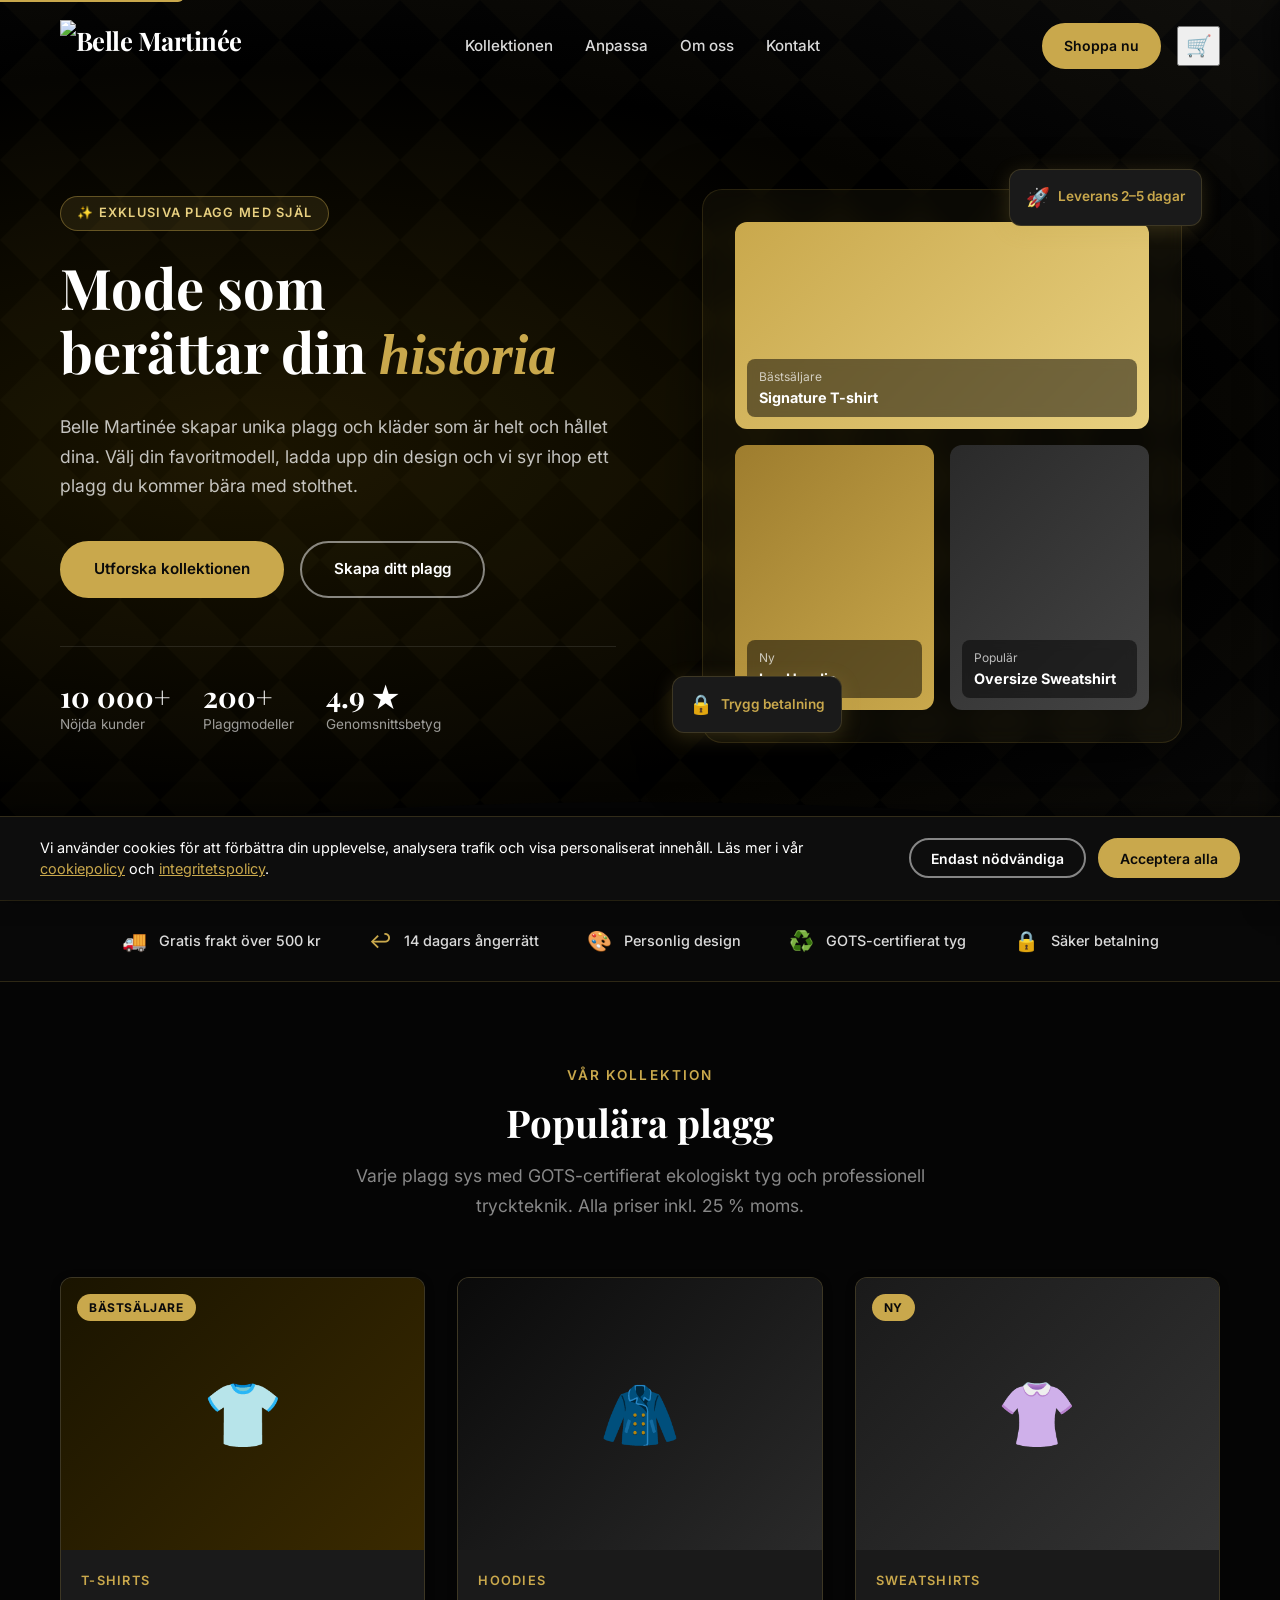
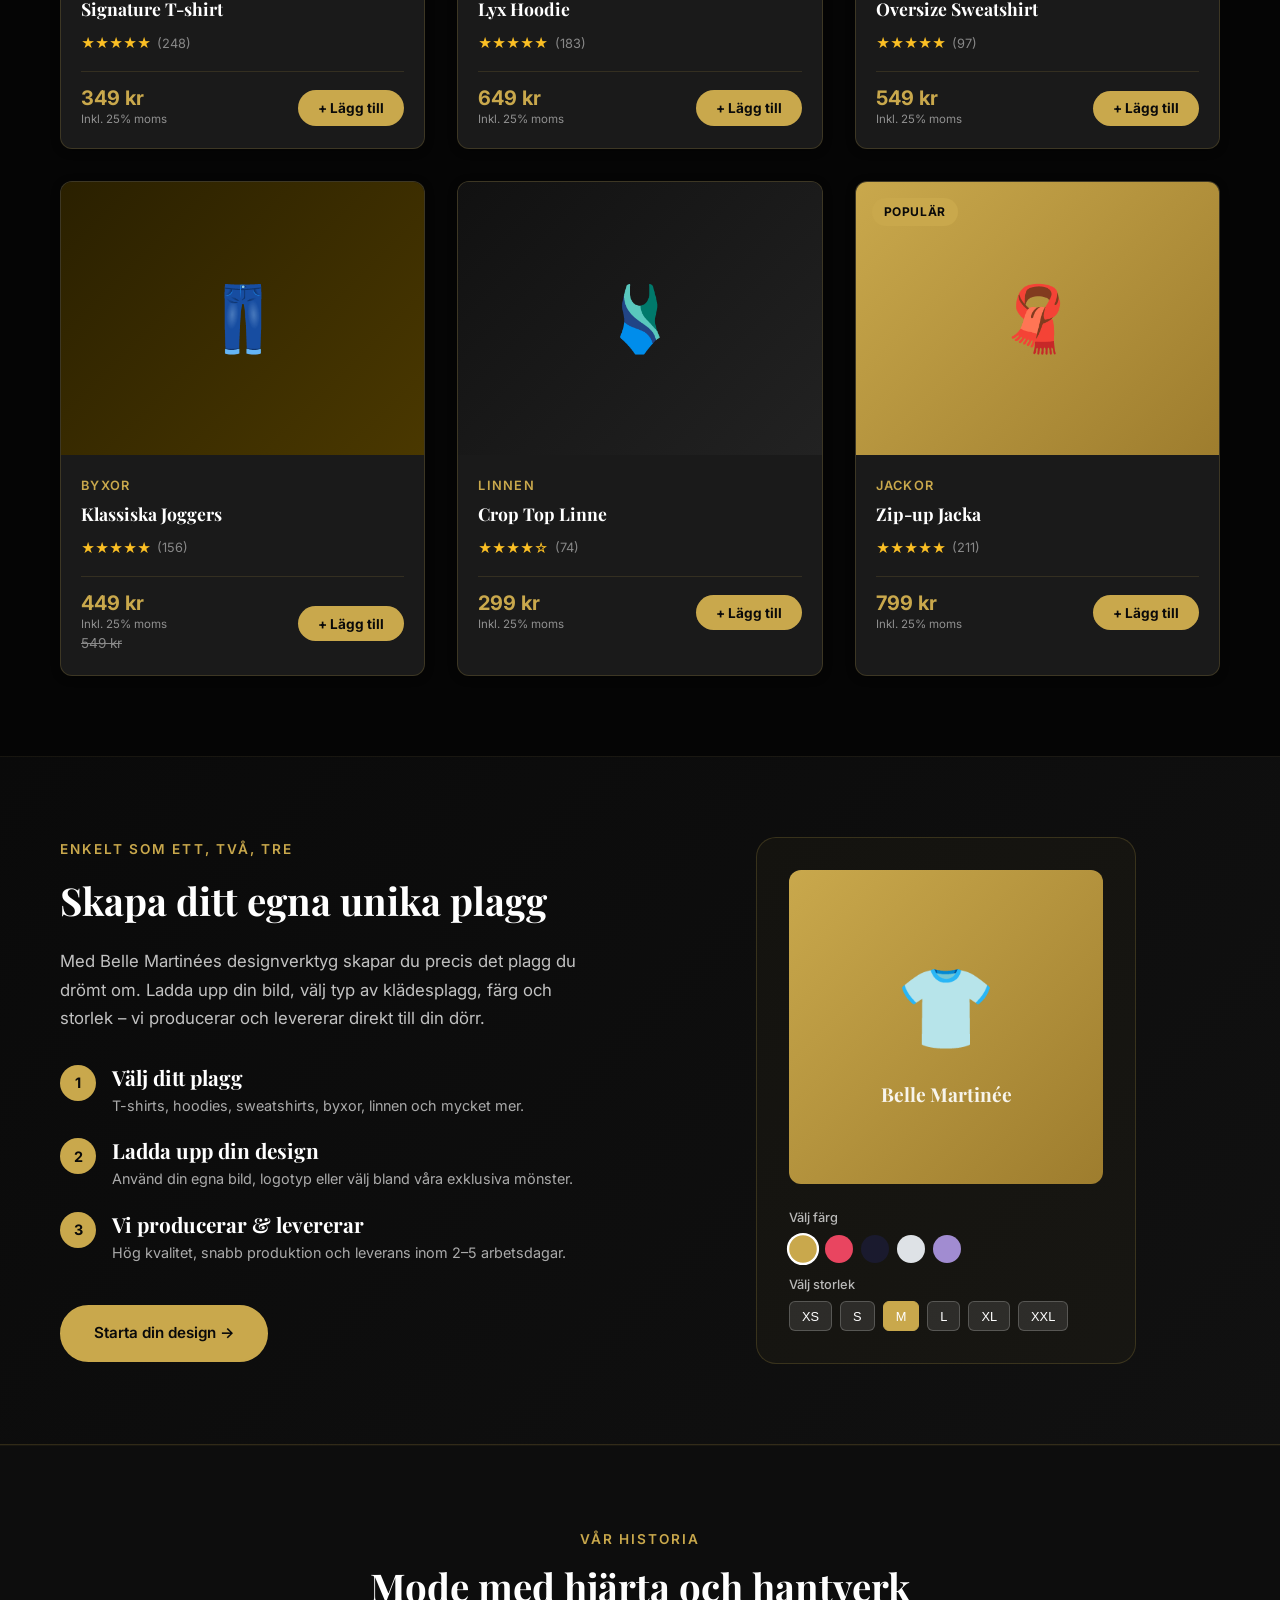
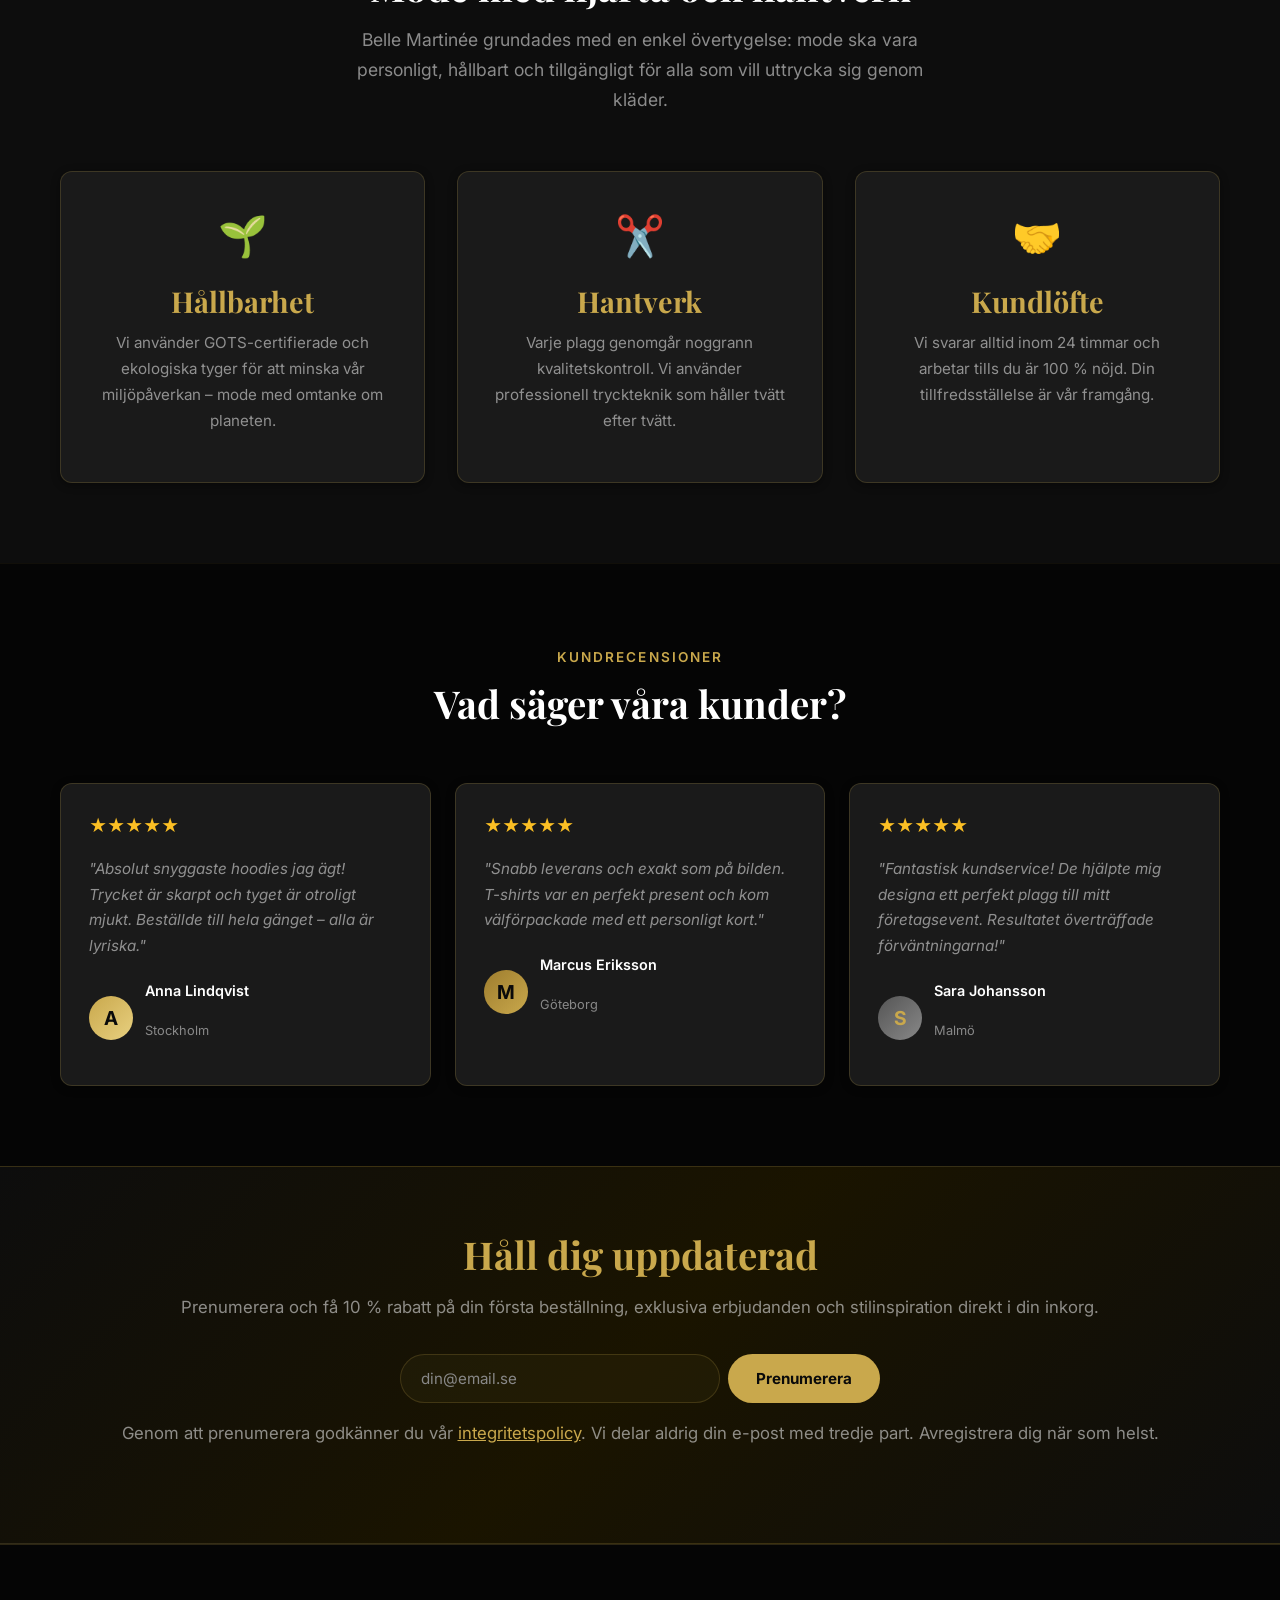
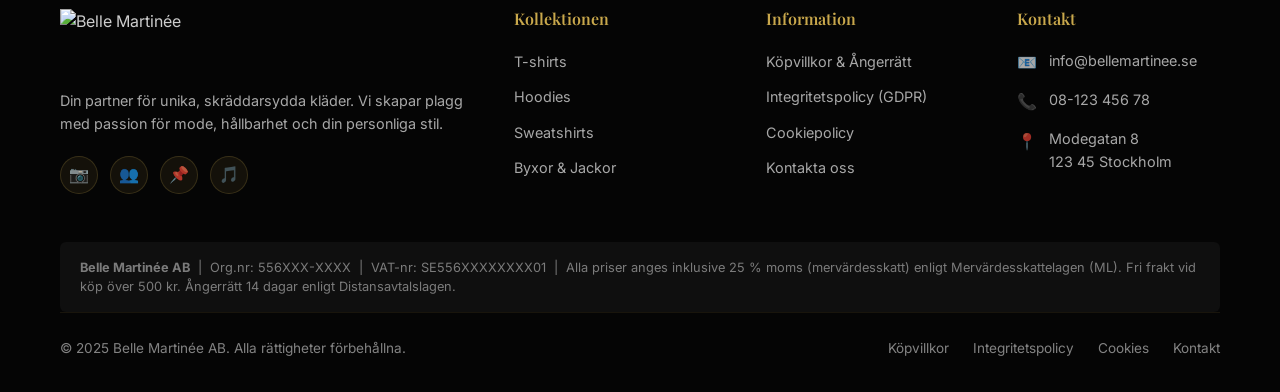
==== commit 8f65a92c: "Redesign: luxury black & gold theme for Belle Martinée with logo image Co-authored-by: bellemartinee" ====
--- a/index.html
+++ b/index.html
@@ -3,14 +3,14 @@
 <head>
   <meta charset="UTF-8" />
   <meta name="viewport" content="width=device-width, initial-scale=1.0" />
-  <meta name="description" content="Belle Martinée – Unika plagg och mode med personlig design. Skräddarsydda kläder i hög kvalitet. Snabb leverans, trygg betalning och 14 dagars ångerrätt." />
+  <meta name="description" content="Belle Martinée – Exklusiva plagg och mode med personlig design. Skräddarsydda kläder i lyxkvalitet. Snabb leverans, trygg betalning och 14 dagars ångerrätt." />
   <meta name="robots" content="index, follow" />
-  <meta property="og:title" content="Belle Martinée – Mode med din personliga touch" />
-  <meta property="og:description" content="Unika plagg och kläder med personlig design. Skräddarsydda kläder i hög kvalitet." />
+  <meta property="og:title" content="Belle Martinée – Lyxigt mode med din personliga touch" />
+  <meta property="og:description" content="Exklusiva plagg och kläder med personlig design. Skräddarsydda kläder i lyxkvalitet." />
   <meta property="og:type" content="website" />
-  <meta name="theme-color" content="#1a1a2e" />
-
-  <title>Belle Martinée – Mode med din personliga touch</title>
+  <meta name="theme-color" content="#050505" />
+
+  <title>Belle Martinée – Lyxigt mode med din personliga touch</title>
 
   <!-- Fonts -->
   <link rel="preconnect" href="https://fonts.googleapis.com" />
@@ -46,7 +46,7 @@
   <header class="site-header" role="banner">
     <nav class="nav" aria-label="Huvudnavigation">
       <a href="index.html" class="nav__logo" aria-label="Belle Martinée startsida">
-        Belle<span>Martinée</span>
+        <img src="https://github.com/user-attachments/assets/f742784a-6d93-488a-91cc-13f13dc7de3b" alt="Belle Martinée" class="nav__logo-img" />
       </a>
 
       <ul class="nav__menu" role="list">
@@ -95,7 +95,7 @@
     <section class="hero" aria-label="Välkomstsektionen">
       <div class="hero__inner">
         <div class="hero__content">
-          <div class="hero__tag">✨ Skräddarsydda plagg med själ</div>
+          <div class="hero__tag">✨ Exklusiva plagg med själ</div>
           <h1 class="hero__title">
             Mode som<br />
             berättar din <span class="highlight">historia</span>
@@ -205,7 +205,7 @@
           <!-- Product 1 -->
           <article class="product-card fade-in" aria-label="Signature T-shirt">
             <div class="product-card__image">
-              <div class="product-card__img-placeholder" style="background:linear-gradient(135deg,#c9a84c,#f5e6b8)">👕</div>
+              <div class="product-card__img-placeholder" style="background:linear-gradient(135deg,#1a1400,#3a2a00)">👕</div>
               <span class="product-card__badge">Bästsäljare</span>
               <button class="product-card__wishlist" aria-label="Spara till önskelista">♡</button>
             </div>
@@ -238,7 +238,7 @@
           <!-- Product 2 -->
           <article class="product-card fade-in" aria-label="Lyx Hoodie">
             <div class="product-card__image">
-              <div class="product-card__img-placeholder" style="background:linear-gradient(135deg,#1a1a2e,#4a4a6e)">🧥</div>
+              <div class="product-card__img-placeholder" style="background:linear-gradient(135deg,#0a0a0a,#2a2a2a)">🧥</div>
               <button class="product-card__wishlist" aria-label="Spara till önskelista">♡</button>
             </div>
             <div class="product-card__body">
@@ -269,7 +269,7 @@
           <!-- Product 3 -->
           <article class="product-card fade-in" aria-label="Oversize Sweatshirt">
             <div class="product-card__image">
-              <div class="product-card__img-placeholder" style="background:linear-gradient(135deg,#e94560,#ff9aaa)">👚</div>
+              <div class="product-card__img-placeholder" style="background:linear-gradient(135deg,#1a1a1a,#333333)">👚</div>
               <span class="product-card__badge">Ny</span>
               <button class="product-card__wishlist" aria-label="Spara till önskelista">♡</button>
             </div>
@@ -301,7 +301,7 @@
           <!-- Product 4 -->
           <article class="product-card fade-in" aria-label="Klassiska Joggers">
             <div class="product-card__image">
-              <div class="product-card__img-placeholder" style="background:linear-gradient(135deg,#43e97b,#1a5c3a)">👖</div>
+              <div class="product-card__img-placeholder" style="background:linear-gradient(135deg,#2a2000,#4a3800)">👖</div>
               <button class="product-card__wishlist" aria-label="Spara till önskelista">♡</button>
             </div>
             <div class="product-card__body">
@@ -333,7 +333,7 @@
           <!-- Product 5 -->
           <article class="product-card fade-in" aria-label="Crop Top Linne">
             <div class="product-card__image">
-              <div class="product-card__img-placeholder" style="background:linear-gradient(135deg,#fa709a,#fee140)">🩱</div>
+              <div class="product-card__img-placeholder" style="background:linear-gradient(135deg,#111111,#222222)">🩱</div>
               <button class="product-card__wishlist" aria-label="Spara till önskelista">♡</button>
             </div>
             <div class="product-card__body">
@@ -364,7 +364,7 @@
           <!-- Product 6 -->
           <article class="product-card fade-in" aria-label="Zip-up Jacka">
             <div class="product-card__image">
-              <div class="product-card__img-placeholder" style="background:linear-gradient(135deg,#a18cd1,#3a1c71)">🧣</div>
+              <div class="product-card__img-placeholder" style="background:linear-gradient(135deg,#c9a84c,#9e7d2e)">🧣</div>
               <span class="product-card__badge">Populär</span>
               <button class="product-card__wishlist" aria-label="Spara till önskelista">♡</button>
             </div>
@@ -482,20 +482,20 @@
           </p>
         </div>
         <div style="display:grid;grid-template-columns:repeat(auto-fill,minmax(280px,1fr));gap:2rem;margin-top:2rem;">
-          <div class="fade-in" style="text-align:center;padding:2rem;background:white;border-radius:var(--radius);box-shadow:var(--shadow-sm);">
-            <div style="font-size:2.5rem;margin-bottom:1rem;">🌱</div>
-            <h3 style="color:var(--color-primary);margin-bottom:0.75rem;">Hållbarhet</h3>
-            <p style="color:var(--color-gray);font-size:0.95rem;">Vi använder GOTS-certifierade och ekologiska tyger för att minska vår miljöpåverkan – mode med omtanke om planeten.</p>
-          </div>
-          <div class="fade-in" style="text-align:center;padding:2rem;background:white;border-radius:var(--radius);box-shadow:var(--shadow-sm);">
-            <div style="font-size:2.5rem;margin-bottom:1rem;">✂️</div>
-            <h3 style="color:var(--color-primary);margin-bottom:0.75rem;">Hantverk</h3>
-            <p style="color:var(--color-gray);font-size:0.95rem;">Varje plagg genomgår noggrann kvalitetskontroll. Vi använder professionell tryckteknik som håller tvätt efter tvätt.</p>
-          </div>
-          <div class="fade-in" style="text-align:center;padding:2rem;background:white;border-radius:var(--radius);box-shadow:var(--shadow-sm);">
-            <div style="font-size:2.5rem;margin-bottom:1rem;">🤝</div>
-            <h3 style="color:var(--color-primary);margin-bottom:0.75rem;">Kundlöfte</h3>
-            <p style="color:var(--color-gray);font-size:0.95rem;">Vi svarar alltid inom 24 timmar och arbetar tills du är 100&nbsp;% nöjd. Din tillfredsställelse är vår framgång.</p>
+          <div class="about-card fade-in">
+            <span class="about-icon">🌱</span>
+            <h3>Hållbarhet</h3>
+            <p>Vi använder GOTS-certifierade och ekologiska tyger för att minska vår miljöpåverkan – mode med omtanke om planeten.</p>
+          </div>
+          <div class="about-card fade-in">
+            <span class="about-icon">✂️</span>
+            <h3>Hantverk</h3>
+            <p>Varje plagg genomgår noggrann kvalitetskontroll. Vi använder professionell tryckteknik som håller tvätt efter tvätt.</p>
+          </div>
+          <div class="about-card fade-in">
+            <span class="about-icon">🤝</span>
+            <h3>Kundlöfte</h3>
+            <p>Vi svarar alltid inom 24 timmar och arbetar tills du är 100&nbsp;% nöjd. Din tillfredsställelse är vår framgång.</p>
           </div>
         </div>
       </div>
@@ -513,7 +513,7 @@
             <div class="testimonial-card__stars">★★★★★</div>
             <p class="testimonial-card__text">"Absolut snyggaste hoodies jag ägt! Trycket är skarpt och tyget är otroligt mjukt. Beställde till hela gänget – alla är lyriska."</p>
             <div class="testimonial-card__author">
-              <div class="author-avatar" style="background:linear-gradient(135deg,#c9a84c,#f5e6b8);color:#1a1a2e">A</div>
+              <div class="author-avatar" style="background:linear-gradient(135deg,#c9a84c,#e8d080);color:#0a0a0a">A</div>
               <div>
                 <p class="author-name">Anna Lindqvist</p>
                 <p class="author-location">Stockholm</p>
@@ -524,7 +524,7 @@
             <div class="testimonial-card__stars">★★★★★</div>
             <p class="testimonial-card__text">"Snabb leverans och exakt som på bilden. T-shirts var en perfekt present och kom välförpackade med ett personligt kort."</p>
             <div class="testimonial-card__author">
-              <div class="author-avatar" style="background:linear-gradient(135deg,#e94560,#ff9aaa)">M</div>
+              <div class="author-avatar" style="background:linear-gradient(135deg,#9e7d2e,#c9a84c);color:#0a0a0a">M</div>
               <div>
                 <p class="author-name">Marcus Eriksson</p>
                 <p class="author-location">Göteborg</p>
@@ -535,7 +535,7 @@
             <div class="testimonial-card__stars">★★★★★</div>
             <p class="testimonial-card__text">"Fantastisk kundservice! De hjälpte mig designa ett perfekt plagg till mitt företagsevent. Resultatet överträffade förväntningarna!"</p>
             <div class="testimonial-card__author">
-              <div class="author-avatar" style="background:linear-gradient(135deg,#a18cd1,#3a1c71)">S</div>
+              <div class="author-avatar" style="background:linear-gradient(135deg,#555555,#888888);color:#c9a84c">S</div>
               <div>
                 <p class="author-name">Sara Johansson</p>
                 <p class="author-location">Malmö</p>
@@ -581,7 +581,7 @@
       <div class="footer__grid">
 
         <div class="footer__brand">
-          <h3>Belle<span>Martinée</span></h3>
+          <img src="https://github.com/user-attachments/assets/f742784a-6d93-488a-91cc-13f13dc7de3b" alt="Belle Martinée" class="footer-logo-img" />
           <p>Din partner för unika, skräddarsydda kläder. Vi skapar plagg med passion för mode, hållbarhet och din personliga stil.</p>
           <div class="footer__social">
             <a href="#" class="social-link" aria-label="Instagram">📷</a>
--- a/css/style.css
+++ b/css/style.css
@@ -8,21 +8,28 @@
 }
 
 :root {
-  --color-primary: #1a1a2e;
-  --color-secondary: #16213e;
-  --color-accent: #e94560;
-  --color-accent-light: #ff6b6b;
+  --color-bg: #050505;
+  --color-primary: #0a0a0a;
+  --color-secondary: #111111;
+  --color-surface: #1a1a1a;
+  --color-surface-2: #222222;
+  --color-accent: #c9a84c;
+  --color-accent-light: #e8d080;
+  --color-accent-dark: #9e7d2e;
   --color-gold: #c9a84c;
-  --color-light: #f8f9fa;
+  --color-light: #1a1a1a;
   --color-white: #ffffff;
-  --color-gray: #6c757d;
-  --color-gray-light: #e9ecef;
-  --color-text: #2d2d2d;
+  --color-gray: #888888;
+  --color-gray-light: rgba(201,168,76,0.15);
+  --color-text: #e0e0e0;
+  --color-text-muted: rgba(224,224,224,0.6);
+  --color-border: rgba(201,168,76,0.2);
   --font-heading: 'Playfair Display', Georgia, serif;
   --font-body: 'Inter', -apple-system, BlinkMacSystemFont, 'Segoe UI', sans-serif;
-  --shadow-sm: 0 2px 8px rgba(0,0,0,0.08);
-  --shadow-md: 0 4px 20px rgba(0,0,0,0.12);
-  --shadow-lg: 0 8px 40px rgba(0,0,0,0.18);
+  --shadow-sm: 0 2px 8px rgba(0,0,0,0.4);
+  --shadow-md: 0 4px 20px rgba(0,0,0,0.5);
+  --shadow-lg: 0 8px 40px rgba(0,0,0,0.6);
+  --shadow-gold: 0 4px 20px rgba(201,168,76,0.2);
   --radius: 12px;
   --radius-sm: 6px;
   --transition: all 0.3s ease;
@@ -37,7 +44,7 @@
 body {
   font-family: var(--font-body);
   color: var(--color-text);
-  background-color: var(--color-white);
+  background-color: var(--color-bg);
   line-height: 1.6;
   overflow-x: hidden;
 }
@@ -91,7 +98,7 @@
 }
 
 .section--alt {
-  background-color: var(--color-light);
+  background-color: #0d0d0d;
 }
 
 .section__header {
@@ -110,12 +117,12 @@
 }
 
 .section__title {
-  color: var(--color-primary);
+  color: var(--color-white);
   margin-bottom: 1rem;
 }
 
 .section__subtitle {
-  color: var(--color-gray);
+  color: var(--color-text-muted);
   font-size: 1.1rem;
   max-width: 600px;
   margin: 0 auto;
@@ -142,7 +149,7 @@
 
 .btn--primary {
   background-color: var(--color-accent);
-  color: var(--color-white);
+  color: var(--color-primary);
   border-color: var(--color-accent);
 }
 
@@ -150,18 +157,19 @@
   background-color: transparent;
   color: var(--color-accent);
   transform: translateY(-2px);
-  box-shadow: 0 8px 25px rgba(233,69,96,0.35);
+  box-shadow: 0 8px 25px rgba(201,168,76,0.35);
 }
 
 .btn--secondary {
   background-color: transparent;
   color: var(--color-white);
+  border-color: rgba(255,255,255,0.5);
+}
+
+.btn--secondary:hover {
+  background-color: rgba(255,255,255,0.1);
+  color: var(--color-white);
   border-color: var(--color-white);
-}
-
-.btn--secondary:hover {
-  background-color: var(--color-white);
-  color: var(--color-primary);
   transform: translateY(-2px);
 }
 
@@ -173,18 +181,19 @@
 
 .btn--outline:hover {
   background-color: var(--color-accent);
+  color: var(--color-primary);
+}
+
+.btn--dark {
+  background-color: var(--color-surface);
   color: var(--color-white);
-}
-
-.btn--dark {
-  background-color: var(--color-primary);
-  color: var(--color-white);
-  border-color: var(--color-primary);
+  border-color: var(--color-border);
 }
 
 .btn--dark:hover {
-  background-color: transparent;
+  background-color: var(--color-accent);
   color: var(--color-primary);
+  border-color: var(--color-accent);
 }
 
 .btn--sm {
@@ -200,11 +209,12 @@
   bottom: 0;
   left: 0;
   right: 0;
-  background: var(--color-primary);
+  background: #0d0d0d;
   color: var(--color-white);
   padding: 1.25rem 1.5rem;
   z-index: 9999;
-  box-shadow: 0 -4px 20px rgba(0,0,0,0.2);
+  box-shadow: 0 -4px 20px rgba(0,0,0,0.6);
+  border-top: 1px solid var(--color-border);
   display: none;
 }
 
@@ -230,7 +240,7 @@
 }
 
 .cookie-banner__text a {
-  color: var(--color-accent-light);
+  color: var(--color-accent);
   text-decoration: underline;
 }
 
@@ -260,9 +270,10 @@
 }
 
 .site-header.scrolled {
-  background: rgba(26, 26, 46, 0.97);
-  backdrop-filter: blur(10px);
-  box-shadow: 0 2px 20px rgba(0,0,0,0.15);
+  background: rgba(5, 5, 5, 0.97);
+  backdrop-filter: blur(12px);
+  box-shadow: 0 2px 20px rgba(0,0,0,0.6);
+  border-bottom: 1px solid var(--color-border);
 }
 
 .nav {
@@ -280,6 +291,14 @@
   font-weight: 700;
   color: var(--color-white);
   letter-spacing: -0.02em;
+  display: flex;
+  align-items: center;
+}
+
+.nav__logo-img {
+  height: 52px;
+  width: auto;
+  display: block;
 }
 
 .nav__logo span {
@@ -372,7 +391,7 @@
    =========================== */
 .hero {
   min-height: 100vh;
-  background: linear-gradient(135deg, var(--color-primary) 0%, var(--color-secondary) 50%, #0f3460 100%);
+  background: radial-gradient(ellipse at 20% 50%, #1a1400 0%, #000000 60%, #0a0a0a 100%);
   display: flex;
   align-items: center;
   position: relative;
@@ -384,7 +403,7 @@
   content: '';
   position: absolute;
   inset: 0;
-  background: url("data:image/svg+xml,%3Csvg width='60' height='60' viewBox='0 0 60 60' xmlns='http://www.w3.org/2000/svg'%3E%3Cg fill='none' fill-rule='evenodd'%3E%3Cg fill='%23ffffff' fill-opacity='0.03'%3E%3Cpath d='M36 34v-4h-2v4h-4v2h4v4h2v-4h4v-2h-4zm0-30V0h-2v4h-4v2h4v4h2V6h4V4h-4zM6 34v-4H4v4H0v2h4v4h2v-4h4v-2H6zM6 4V0H4v4H0v2h4v4h2V6h4V4H6z'/%3E%3C/g%3E%3C/g%3E%3C/svg%3E");
+  background: url("data:image/svg+xml,%3Csvg width='80' height='80' viewBox='0 0 80 80' xmlns='http://www.w3.org/2000/svg'%3E%3Cg fill='none' fill-rule='evenodd'%3E%3Cg fill='%23c9a84c' fill-opacity='0.03'%3E%3Cpath d='M40 40L0 0h80L40 40zM40 40L0 80h80L40 40z'/%3E%3C/g%3E%3C/g%3E%3C/svg%3E");
 }
 
 .hero::after {
@@ -394,7 +413,7 @@
   left: 0;
   right: 0;
   height: 100px;
-  background: white;
+  background: var(--color-bg);
   clip-path: ellipse(55% 100% at 50% 100%);
 }
 
@@ -414,8 +433,8 @@
   display: inline-flex;
   align-items: center;
   gap: 0.5rem;
-  background: rgba(233,69,96,0.15);
-  border: 1px solid rgba(233,69,96,0.4);
+  background: rgba(201,168,76,0.12);
+  border: 1px solid rgba(201,168,76,0.4);
   color: var(--color-accent-light);
   font-size: 0.8rem;
   font-weight: 600;
@@ -435,6 +454,7 @@
 .hero__title .highlight {
   color: var(--color-accent);
   position: relative;
+  font-style: italic;
 }
 
 .hero__description {
@@ -484,12 +504,12 @@
 }
 
 .mockup-card {
-  background: rgba(255,255,255,0.08);
-  border: 1px solid rgba(255,255,255,0.12);
+  background: rgba(201,168,76,0.05);
+  border: 1px solid rgba(201,168,76,0.15);
   border-radius: 20px;
   padding: 2rem;
   backdrop-filter: blur(10px);
-  box-shadow: 0 20px 60px rgba(0,0,0,0.3);
+  box-shadow: 0 20px 60px rgba(0,0,0,0.5);
 }
 
 .mockup-card__grid {
@@ -510,9 +530,9 @@
   aspect-ratio: 2/1;
 }
 
-.mockup-color-1 { background: linear-gradient(135deg, #667eea 0%, #764ba2 100%); }
-.mockup-color-2 { background: linear-gradient(135deg, #f093fb 0%, #f5576c 100%); }
-.mockup-color-3 { background: linear-gradient(135deg, #4facfe 0%, #00f2fe 100%); }
+.mockup-color-1 { background: linear-gradient(135deg, #c9a84c 0%, #e8d080 100%); }
+.mockup-color-2 { background: linear-gradient(135deg, #9e7d2e 0%, #c9a84c 100%); }
+.mockup-color-3 { background: linear-gradient(135deg, #2a2a2a 0%, #444444 100%); }
 
 .mockup-item__label {
   position: absolute;
@@ -539,16 +559,17 @@
 
 .floating-badge {
   position: absolute;
-  background: white;
+  background: #1a1a1a;
+  border: 1px solid var(--color-border);
   border-radius: 12px;
   padding: 0.75rem 1rem;
-  box-shadow: var(--shadow-lg);
+  box-shadow: var(--shadow-gold);
   display: flex;
   align-items: center;
   gap: 0.5rem;
   font-size: 0.85rem;
   font-weight: 600;
-  color: var(--color-primary);
+  color: var(--color-accent);
   animation: float 3s ease-in-out infinite;
 }
 
@@ -577,7 +598,9 @@
    FEATURES / USP STRIP
    =========================== */
 .usp-strip {
-  background: var(--color-primary);
+  background: #080808;
+  border-top: 1px solid var(--color-border);
+  border-bottom: 1px solid var(--color-border);
   padding: 1.5rem 0;
 }
 
@@ -615,17 +638,18 @@
 }
 
 .product-card {
-  background: var(--color-white);
+  background: var(--color-surface);
   border-radius: var(--radius);
   overflow: hidden;
   box-shadow: var(--shadow-sm);
   transition: var(--transition);
-  border: 1px solid var(--color-gray-light);
+  border: 1px solid var(--color-border);
 }
 
 .product-card:hover {
   transform: translateY(-6px);
-  box-shadow: var(--shadow-lg);
+  box-shadow: var(--shadow-gold);
+  border-color: var(--color-accent);
 }
 
 .product-card__image {
@@ -648,7 +672,7 @@
   top: 1rem;
   left: 1rem;
   background: var(--color-accent);
-  color: white;
+  color: var(--color-primary);
   font-size: 0.75rem;
   font-weight: 700;
   padding: 0.25rem 0.75rem;
@@ -663,9 +687,9 @@
   right: 1rem;
   width: 36px;
   height: 36px;
-  background: white;
+  background: rgba(10,10,10,0.8);
   border-radius: 50%;
-  border: none;
+  border: 1px solid var(--color-border);
   cursor: pointer;
   display: flex;
   align-items: center;
@@ -674,6 +698,7 @@
   box-shadow: var(--shadow-sm);
   transition: var(--transition);
   opacity: 0;
+  color: var(--color-accent);
 }
 
 .product-card:hover .product-card__wishlist {
@@ -682,7 +707,8 @@
 
 .product-card__wishlist:hover {
   background: var(--color-accent);
-  color: white;
+  color: var(--color-primary);
+  border-color: var(--color-accent);
 }
 
 .product-card__body {
@@ -691,7 +717,7 @@
 
 .product-card__category {
   font-size: 0.8rem;
-  color: var(--color-gray);
+  color: var(--color-accent);
   text-transform: uppercase;
   letter-spacing: 0.1em;
   font-weight: 600;
@@ -701,7 +727,7 @@
 .product-card__name {
   font-family: var(--font-heading);
   font-size: 1.1rem;
-  color: var(--color-primary);
+  color: var(--color-white);
   margin-bottom: 0.75rem;
   line-height: 1.3;
 }
@@ -729,7 +755,7 @@
   justify-content: space-between;
   margin-top: 1rem;
   padding-top: 1rem;
-  border-top: 1px solid var(--color-gray-light);
+  border-top: 1px solid rgba(201,168,76,0.15);
 }
 
 .product-card__price {
@@ -740,13 +766,13 @@
 .price-current {
   font-size: 1.25rem;
   font-weight: 700;
-  color: var(--color-primary);
+  color: var(--color-accent);
   line-height: 1;
 }
 
 .price-vat {
   font-size: 0.72rem;
-  color: var(--color-gray);
+  color: var(--color-text-muted);
   margin-top: 2px;
 }
 
@@ -757,20 +783,20 @@
 }
 
 .btn--add-cart {
-  background: var(--color-primary);
-  color: white;
+  background: var(--color-accent);
+  color: var(--color-primary);
   border: none;
   border-radius: 50px;
   padding: 0.6rem 1.25rem;
   font-size: 0.85rem;
-  font-weight: 600;
+  font-weight: 700;
   cursor: pointer;
   transition: var(--transition);
   font-family: var(--font-body);
 }
 
 .btn--add-cart:hover {
-  background: var(--color-accent);
+  background: var(--color-accent-light);
   transform: scale(1.03);
 }
 
@@ -778,9 +804,11 @@
    CUSTOMIZATION SECTION
    =========================== */
 .customize {
-  background: linear-gradient(135deg, var(--color-primary) 0%, var(--color-secondary) 100%);
+  background: linear-gradient(135deg, #0a0a0a 0%, #111111 100%);
   padding: 5rem 0;
   color: white;
+  border-top: 1px solid var(--color-border);
+  border-bottom: 1px solid var(--color-border);
 }
 
 .customize__inner {
@@ -791,7 +819,7 @@
 }
 
 .customize__tag {
-  color: var(--color-accent-light);
+  color: var(--color-accent);
   font-size: 0.85rem;
   font-weight: 600;
   text-transform: uppercase;
@@ -829,7 +857,7 @@
   height: 36px;
   border-radius: 50%;
   background: var(--color-accent);
-  color: white;
+  color: var(--color-primary);
   font-weight: 700;
   font-size: 0.9rem;
   display: flex;
@@ -856,8 +884,8 @@
 }
 
 .customize__demo {
-  background: rgba(255,255,255,0.07);
-  border: 1px solid rgba(255,255,255,0.1);
+  background: rgba(201,168,76,0.04);
+  border: 1px solid rgba(201,168,76,0.2);
   border-radius: 20px;
   padding: 2rem;
   width: 100%;
@@ -866,7 +894,7 @@
 
 .demo-product {
   aspect-ratio: 1;
-  background: linear-gradient(135deg, #667eea 0%, #764ba2 100%);
+  background: linear-gradient(135deg, #c9a84c 0%, #9e7d2e 100%);
   border-radius: 12px;
   display: flex;
   flex-direction: column;
@@ -953,17 +981,18 @@
 }
 
 .testimonial-card {
-  background: var(--color-white);
+  background: var(--color-surface);
   border-radius: var(--radius);
   padding: 1.75rem;
   box-shadow: var(--shadow-sm);
-  border: 1px solid var(--color-gray-light);
+  border: 1px solid var(--color-border);
   transition: var(--transition);
 }
 
 .testimonial-card:hover {
-  box-shadow: var(--shadow-md);
+  box-shadow: var(--shadow-gold);
   transform: translateY(-3px);
+  border-color: var(--color-accent);
 }
 
 .testimonial-card__stars {
@@ -973,7 +1002,7 @@
 }
 
 .testimonial-card__text {
-  color: var(--color-text);
+  color: var(--color-text-muted);
   font-style: italic;
   margin-bottom: 1.25rem;
   font-size: 0.95rem;
@@ -1001,7 +1030,7 @@
 
 .author-name {
   font-weight: 600;
-  color: var(--color-primary);
+  color: var(--color-white);
   font-size: 0.9rem;
 }
 
@@ -1014,18 +1043,20 @@
    NEWSLETTER
    =========================== */
 .newsletter {
-  background: var(--color-accent);
+  background: linear-gradient(135deg, #0d0d0d 0%, #1a1400 50%, #0d0d0d 100%);
+  border-top: 1px solid var(--color-border);
+  border-bottom: 1px solid var(--color-border);
   padding: 4rem 0;
   text-align: center;
 }
 
 .newsletter h2 {
-  color: white;
+  color: var(--color-accent);
   margin-bottom: 1rem;
 }
 
 .newsletter p {
-  color: rgba(255,255,255,0.85);
+  color: var(--color-text-muted);
   font-size: 1.05rem;
   margin-bottom: 2rem;
 }
@@ -1042,42 +1073,53 @@
   flex: 1;
   min-width: 200px;
   padding: 0.875rem 1.25rem;
+  border: 1px solid var(--color-border);
+  border-radius: 50px;
+  font-family: var(--font-body);
+  font-size: 0.95rem;
+  outline: none;
+  background: rgba(201,168,76,0.05);
+  color: var(--color-white);
+  transition: var(--transition);
+}
+
+.newsletter__input::placeholder {
+  color: var(--color-gray);
+}
+
+.newsletter__input:focus {
+  border-color: var(--color-accent);
+  background: rgba(201,168,76,0.08);
+  box-shadow: 0 0 0 3px rgba(201,168,76,0.1);
+}
+
+.newsletter__submit {
+  padding: 0.875rem 1.75rem;
+  background: var(--color-accent);
+  color: var(--color-primary);
   border: none;
   border-radius: 50px;
   font-family: var(--font-body);
   font-size: 0.95rem;
-  outline: none;
-  background: white;
-  color: var(--color-text);
-}
-
-.newsletter__submit {
-  padding: 0.875rem 1.75rem;
-  background: var(--color-primary);
-  color: white;
-  border: none;
-  border-radius: 50px;
-  font-family: var(--font-body);
-  font-size: 0.95rem;
-  font-weight: 600;
+  font-weight: 700;
   cursor: pointer;
   transition: var(--transition);
   white-space: nowrap;
 }
 
 .newsletter__submit:hover {
-  background: var(--color-secondary);
+  background: var(--color-accent-light);
   transform: scale(1.03);
 }
 
 .newsletter__disclaimer {
-  color: rgba(255,255,255,0.7);
+  color: var(--color-gray);
   font-size: 0.8rem;
   margin: 0;
 }
 
 .newsletter__disclaimer a {
-  color: white;
+  color: var(--color-accent);
   text-decoration: underline;
 }
 
@@ -1085,9 +1127,10 @@
    FOOTER
    =========================== */
 .site-footer {
-  background: var(--color-primary);
+  background: #050505;
   color: rgba(255,255,255,0.8);
   padding: 4rem 0 2rem;
+  border-top: 1px solid var(--color-border);
 }
 
 .footer__grid {
@@ -1099,13 +1142,13 @@
 
 .footer__brand h3 {
   font-family: var(--font-heading);
-  color: white;
+  color: var(--color-accent);
   font-size: 1.5rem;
   margin-bottom: 1rem;
 }
 
 .footer__brand h3 span {
-  color: var(--color-accent);
+  color: var(--color-white);
 }
 
 .footer__brand p {
@@ -1124,8 +1167,8 @@
   width: 38px;
   height: 38px;
   border-radius: 50%;
-  background: rgba(255,255,255,0.08);
-  border: 1px solid rgba(255,255,255,0.12);
+  background: rgba(201,168,76,0.08);
+  border: 1px solid var(--color-border);
   display: flex;
   align-items: center;
   justify-content: center;
@@ -1137,12 +1180,12 @@
 .social-link:hover {
   background: var(--color-accent);
   border-color: var(--color-accent);
-  color: white;
+  color: var(--color-primary);
   transform: translateY(-2px);
 }
 
 .footer__col h4 {
-  color: white;
+  color: var(--color-accent);
   font-family: var(--font-heading);
   font-size: 1rem;
   margin-bottom: 1.25rem;
@@ -1162,7 +1205,7 @@
 }
 
 .footer__links a:hover {
-  color: var(--color-accent-light);
+  color: var(--color-accent);
   padding-left: 4px;
 }
 
@@ -1183,7 +1226,7 @@
 
 .footer__divider {
   border: none;
-  border-top: 1px solid rgba(255,255,255,0.08);
+  border-top: 1px solid rgba(201,168,76,0.1);
   margin-bottom: 1.5rem;
 }
 
@@ -1231,18 +1274,19 @@
    LEGAL PAGES
    =========================== */
 .legal-hero {
-  background: linear-gradient(135deg, var(--color-primary) 0%, var(--color-secondary) 100%);
+  background: linear-gradient(135deg, #000000 0%, #0d0d0d 50%, #000000 100%);
+  border-bottom: 1px solid var(--color-border);
   padding: 8rem 0 4rem;
   text-align: center;
 }
 
 .legal-hero h1 {
-  color: white;
+  color: var(--color-accent);
   margin-bottom: 0.75rem;
 }
 
 .legal-hero p {
-  color: rgba(255,255,255,0.7);
+  color: var(--color-text-muted);
   font-size: 1rem;
   margin: 0;
 }
@@ -1254,16 +1298,16 @@
 }
 
 .legal-content h2 {
-  color: var(--color-primary);
+  color: var(--color-accent);
   margin-top: 2.5rem;
   margin-bottom: 1rem;
   font-size: 1.5rem;
   padding-bottom: 0.5rem;
-  border-bottom: 2px solid var(--color-gray-light);
+  border-bottom: 2px solid rgba(201,168,76,0.2);
 }
 
 .legal-content h3 {
-  color: var(--color-primary);
+  color: var(--color-white);
   margin-top: 1.75rem;
   margin-bottom: 0.75rem;
   font-size: 1.15rem;
@@ -1302,7 +1346,7 @@
 }
 
 .legal-box {
-  background: var(--color-light);
+  background: rgba(201,168,76,0.06);
   border-left: 4px solid var(--color-accent);
   border-radius: 0 var(--radius-sm) var(--radius-sm) 0;
   padding: 1.25rem 1.5rem;
@@ -1316,7 +1360,7 @@
 
 .legal-box strong {
   display: block;
-  color: var(--color-primary);
+  color: var(--color-accent);
   margin-bottom: 0.4rem;
 }
 
@@ -1328,8 +1372,8 @@
 }
 
 .legal-table th {
-  background: var(--color-primary);
-  color: white;
+  background: var(--color-accent);
+  color: var(--color-primary);
   padding: 0.75rem 1rem;
   text-align: left;
   font-weight: 600;
@@ -1337,12 +1381,12 @@
 
 .legal-table td {
   padding: 0.75rem 1rem;
-  border-bottom: 1px solid var(--color-gray-light);
+  border-bottom: 1px solid rgba(201,168,76,0.15);
   color: var(--color-text);
 }
 
 .legal-table tr:nth-child(even) td {
-  background: var(--color-light);
+  background: rgba(201,168,76,0.04);
 }
 
 .cookie-preference-form {
@@ -1350,8 +1394,8 @@
 }
 
 .cookie-category {
-  background: var(--color-white);
-  border: 1px solid var(--color-gray-light);
+  background: var(--color-surface);
+  border: 1px solid var(--color-border);
   border-radius: var(--radius);
   padding: 1.25rem 1.5rem;
   margin-bottom: 1rem;
@@ -1382,7 +1426,7 @@
   position: absolute;
   cursor: pointer;
   inset: 0;
-  background: #ccc;
+  background: #333;
   border-radius: 34px;
   transition: var(--transition);
 }
@@ -1413,7 +1457,7 @@
 }
 
 .cookie-category__info h4 {
-  color: var(--color-primary);
+  color: var(--color-white);
   font-family: var(--font-heading);
   font-size: 1rem;
   margin-bottom: 0.4rem;
@@ -1447,8 +1491,9 @@
   width: 48px;
   height: 48px;
   border-radius: 12px;
-  background: var(--color-accent);
-  color: white;
+  background: rgba(201,168,76,0.12);
+  border: 1px solid var(--color-border);
+  color: var(--color-accent);
   display: flex;
   align-items: center;
   justify-content: center;
@@ -1457,7 +1502,7 @@
 }
 
 .contact-info__text h4 {
-  color: var(--color-primary);
+  color: var(--color-white);
   margin-bottom: 0.25rem;
   font-family: var(--font-heading);
   font-size: 1rem;
@@ -1474,8 +1519,8 @@
 }
 
 .contact-form {
-  background: var(--color-white);
-  border: 1px solid var(--color-gray-light);
+  background: var(--color-surface);
+  border: 1px solid var(--color-border);
   border-radius: var(--radius);
   padding: 2rem;
   box-shadow: var(--shadow-sm);
@@ -1489,7 +1534,7 @@
   display: block;
   font-weight: 600;
   font-size: 0.875rem;
-  color: var(--color-primary);
+  color: var(--color-text);
   margin-bottom: 0.4rem;
 }
 
@@ -1498,21 +1543,31 @@
 .form-group textarea {
   width: 100%;
   padding: 0.75rem 1rem;
-  border: 1.5px solid var(--color-gray-light);
+  border: 1.5px solid rgba(201,168,76,0.2);
   border-radius: var(--radius-sm);
   font-family: var(--font-body);
   font-size: 0.95rem;
   color: var(--color-text);
   transition: var(--transition);
   outline: none;
-  background: white;
+  background: var(--color-secondary);
+}
+
+.form-group input::placeholder,
+.form-group textarea::placeholder {
+  color: var(--color-gray);
+}
+
+.form-group select option {
+  background: var(--color-surface);
+  color: var(--color-text);
 }
 
 .form-group input:focus,
 .form-group select:focus,
 .form-group textarea:focus {
   border-color: var(--color-accent);
-  box-shadow: 0 0 0 3px rgba(233,69,96,0.1);
+  box-shadow: 0 0 0 3px rgba(201,168,76,0.1);
 }
 
 .form-group textarea {
@@ -1560,11 +1615,12 @@
   top: 1.5rem;
   right: 1.5rem;
   z-index: 9998;
-  background: var(--color-primary);
+  background: #1a1a1a;
   color: white;
+  border: 1px solid var(--color-border);
   padding: 1rem 1.5rem;
   border-radius: var(--radius);
-  box-shadow: var(--shadow-lg);
+  box-shadow: var(--shadow-gold);
   display: flex;
   align-items: center;
   gap: 0.75rem;
@@ -1607,9 +1663,10 @@
   right: -420px;
   width: min(420px, 100vw);
   height: 100%;
-  background: white;
+  background: #0d0d0d;
+  border-left: 1px solid var(--color-border);
   z-index: 1101;
-  box-shadow: -4px 0 30px rgba(0,0,0,0.12);
+  box-shadow: -4px 0 30px rgba(0,0,0,0.6);
   display: flex;
   flex-direction: column;
   transition: right 0.35s ease;
@@ -1624,12 +1681,12 @@
   align-items: center;
   justify-content: space-between;
   padding: 1.25rem 1.5rem;
-  border-bottom: 1px solid var(--color-gray-light);
+  border-bottom: 1px solid var(--color-border);
 }
 
 .cart-sidebar__header h3 {
   font-family: var(--font-heading);
-  color: var(--color-primary);
+  color: var(--color-accent);
   font-size: 1.2rem;
 }
 
@@ -1671,7 +1728,7 @@
   gap: 1rem;
   align-items: flex-start;
   padding: 1rem 0;
-  border-bottom: 1px solid var(--color-gray-light);
+  border-bottom: 1px solid rgba(201,168,76,0.1);
 }
 
 .cart-item__image {
@@ -1691,7 +1748,7 @@
 
 .cart-item__name {
   font-weight: 600;
-  color: var(--color-primary);
+  color: var(--color-white);
   font-size: 0.9rem;
   margin-bottom: 0.25rem;
 }
@@ -1711,8 +1768,9 @@
 .qty-btn {
   width: 26px;
   height: 26px;
-  border: 1px solid var(--color-gray-light);
-  background: white;
+  border: 1px solid var(--color-border);
+  background: var(--color-surface);
+  color: var(--color-text);
   border-radius: 4px;
   cursor: pointer;
   font-size: 1rem;
@@ -1723,7 +1781,9 @@
 }
 
 .qty-btn:hover {
-  background: var(--color-gray-light);
+  background: var(--color-accent);
+  color: var(--color-primary);
+  border-color: var(--color-accent);
 }
 
 .qty-num {
@@ -1735,7 +1795,7 @@
 
 .cart-item__price {
   font-weight: 700;
-  color: var(--color-primary);
+  color: var(--color-accent);
   font-size: 0.95rem;
   white-space: nowrap;
 }
@@ -1757,7 +1817,7 @@
 
 .cart-sidebar__footer {
   padding: 1.25rem 1.5rem;
-  border-top: 1px solid var(--color-gray-light);
+  border-top: 1px solid var(--color-border);
 }
 
 .cart-total {
@@ -1766,7 +1826,7 @@
   align-items: center;
   margin-bottom: 0.5rem;
   font-weight: 700;
-  color: var(--color-primary);
+  color: var(--color-white);
   font-size: 1.1rem;
 }
 
@@ -1779,7 +1839,8 @@
 .cart-withdrawal-note {
   font-size: 0.78rem;
   color: var(--color-gray);
-  background: var(--color-light);
+  background: rgba(201,168,76,0.05);
+  border: 1px solid rgba(201,168,76,0.1);
   border-radius: var(--radius-sm);
   padding: 0.6rem 0.75rem;
   margin-bottom: 1rem;
@@ -1795,7 +1856,8 @@
   left: -100%;
   width: min(320px, 85vw);
   height: 100%;
-  background: var(--color-primary);
+  background: #080808;
+  border-right: 1px solid var(--color-border);
   z-index: 1200;
   padding: 2rem 1.5rem;
   transition: left 0.35s ease;
@@ -1816,11 +1878,11 @@
 .mobile-nav__logo {
   font-family: var(--font-heading);
   font-size: 1.4rem;
-  color: white;
+  color: var(--color-accent);
 }
 
 .mobile-nav__logo span {
-  color: var(--color-accent);
+  color: var(--color-white);
 }
 
 .mobile-nav__close {
@@ -1849,12 +1911,12 @@
   font-size: 1.1rem;
   font-weight: 500;
   padding: 0.875rem 0;
-  border-bottom: 1px solid rgba(255,255,255,0.07);
+  border-bottom: 1px solid rgba(201,168,76,0.1);
   transition: var(--transition);
 }
 
 .mobile-nav__links a:hover {
-  color: white;
+  color: var(--color-accent);
   padding-left: 0.5rem;
 }
 
@@ -1866,7 +1928,7 @@
   top: -40px;
   left: 0;
   background: var(--color-accent);
-  color: white;
+  color: var(--color-primary);
   padding: 0.5rem 1rem;
   z-index: 9999;
   font-weight: 600;
@@ -2027,3 +2089,89 @@
     grid-template-columns: 1fr;
   }
 }
+
+/* ===========================
+   LUXURY ABOUT CARDS
+   =========================== */
+.about-card {
+  text-align: center;
+  padding: 2rem;
+  background: var(--color-surface) !important;
+  border-radius: var(--radius);
+  box-shadow: var(--shadow-sm);
+  border: 1px solid var(--color-border);
+  transition: var(--transition);
+}
+
+.about-card:hover {
+  border-color: var(--color-accent);
+  box-shadow: var(--shadow-gold);
+}
+
+.about-card h3 {
+  color: var(--color-accent) !important;
+  margin-bottom: 0.75rem;
+}
+
+.about-card p {
+  color: var(--color-text-muted) !important;
+  font-size: 0.95rem;
+}
+
+.about-card .about-icon {
+  font-size: 2.5rem;
+  margin-bottom: 1rem;
+  display: block;
+}
+
+/* ===========================
+   GOLD DIVIDER DECORATION
+   =========================== */
+.gold-divider {
+  width: 60px;
+  height: 2px;
+  background: linear-gradient(90deg, transparent, var(--color-accent), transparent);
+  margin: 1.5rem auto;
+}
+
+/* ===========================
+   LUXURY HERO LOGO DISPLAY
+   =========================== */
+.hero-logo {
+  max-width: 280px;
+  width: 100%;
+  height: auto;
+  margin-bottom: 2rem;
+  filter: drop-shadow(0 4px 20px rgba(201,168,76,0.3));
+}
+
+/* ===========================
+   FOOTER LOGO IMAGE
+   =========================== */
+.footer-logo-img {
+  height: 64px;
+  width: auto;
+  margin-bottom: 1rem;
+  display: block;
+}
+
+/* ===========================
+   NAV LOGO IMAGE
+   =========================== */
+.nav__logo-img {
+  height: 52px;
+  width: auto;
+  display: block;
+  transition: var(--transition);
+}
+
+.nav__logo-img:hover {
+  filter: drop-shadow(0 0 8px rgba(201,168,76,0.5));
+}
+
+/* ===========================
+   LUXURY SECTION SEPARATOR
+   =========================== */
+.section + .section {
+  border-top: 1px solid rgba(201,168,76,0.06);
+}
